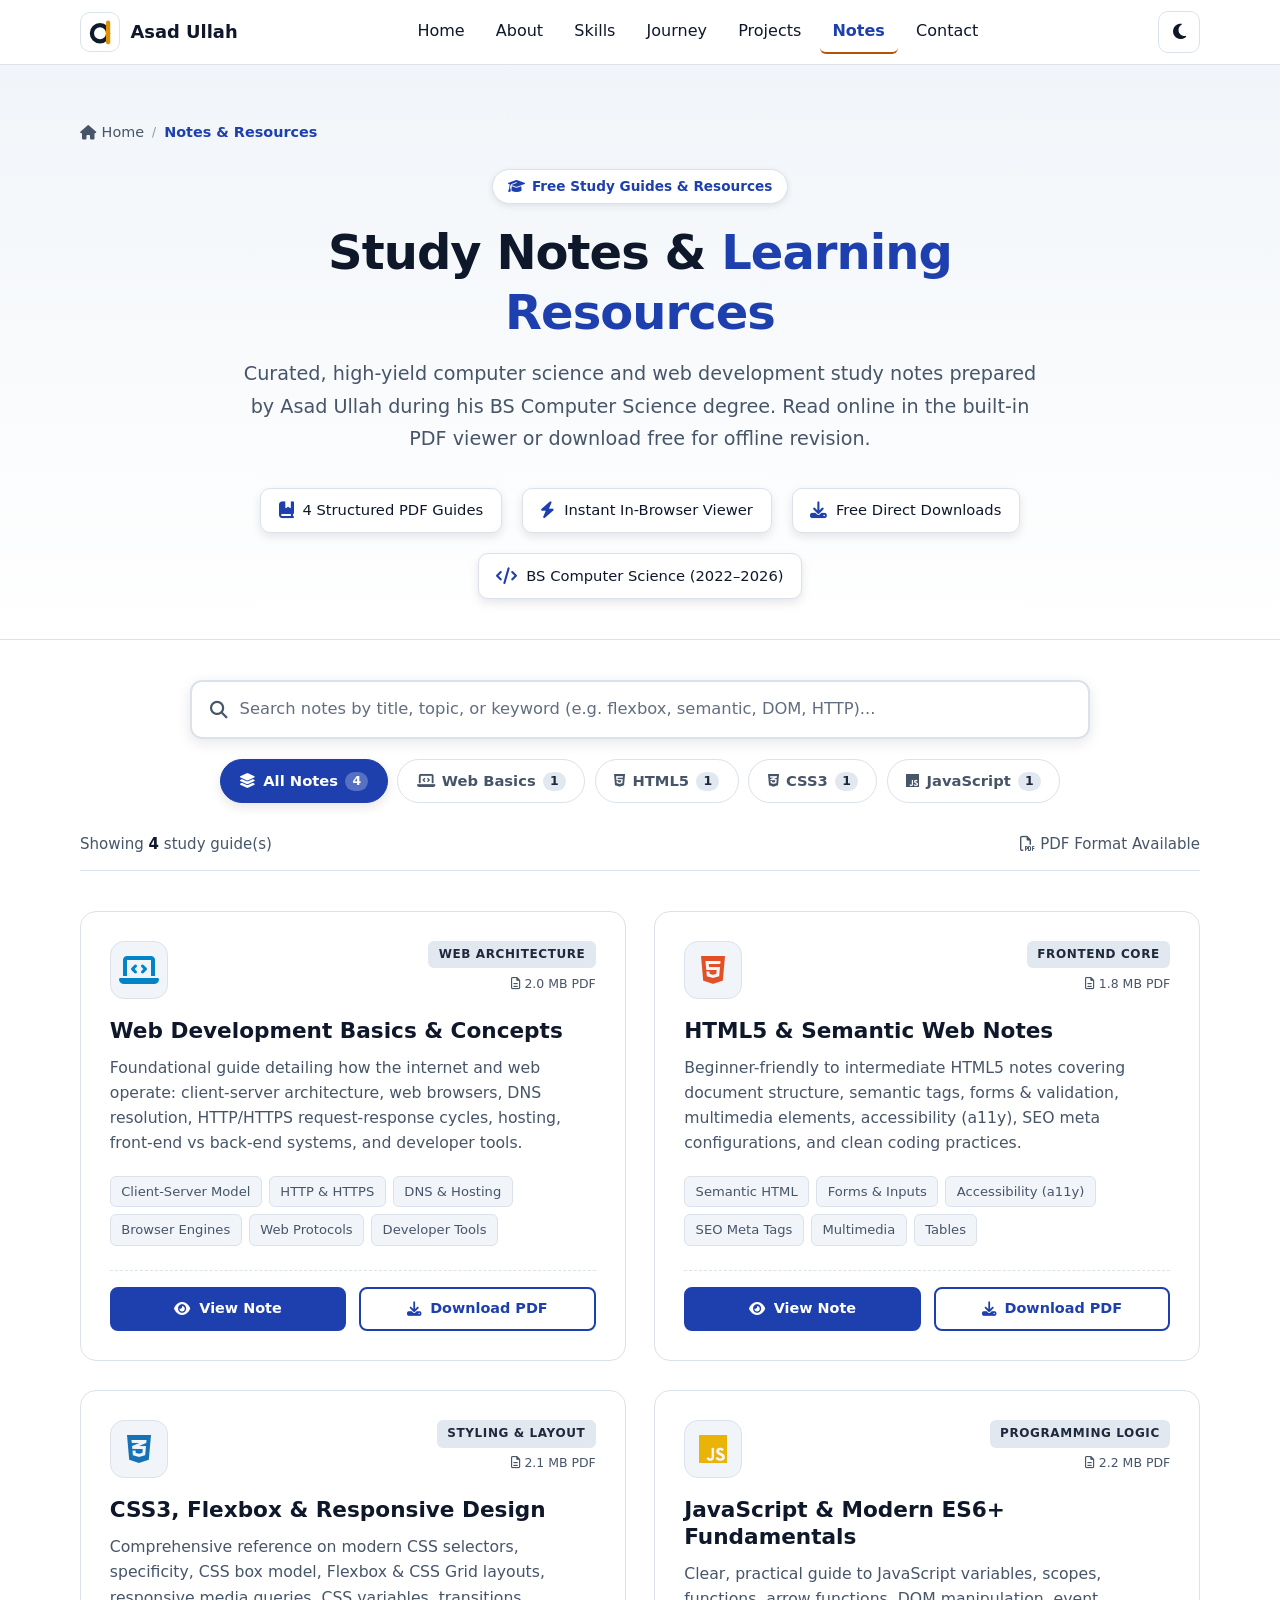
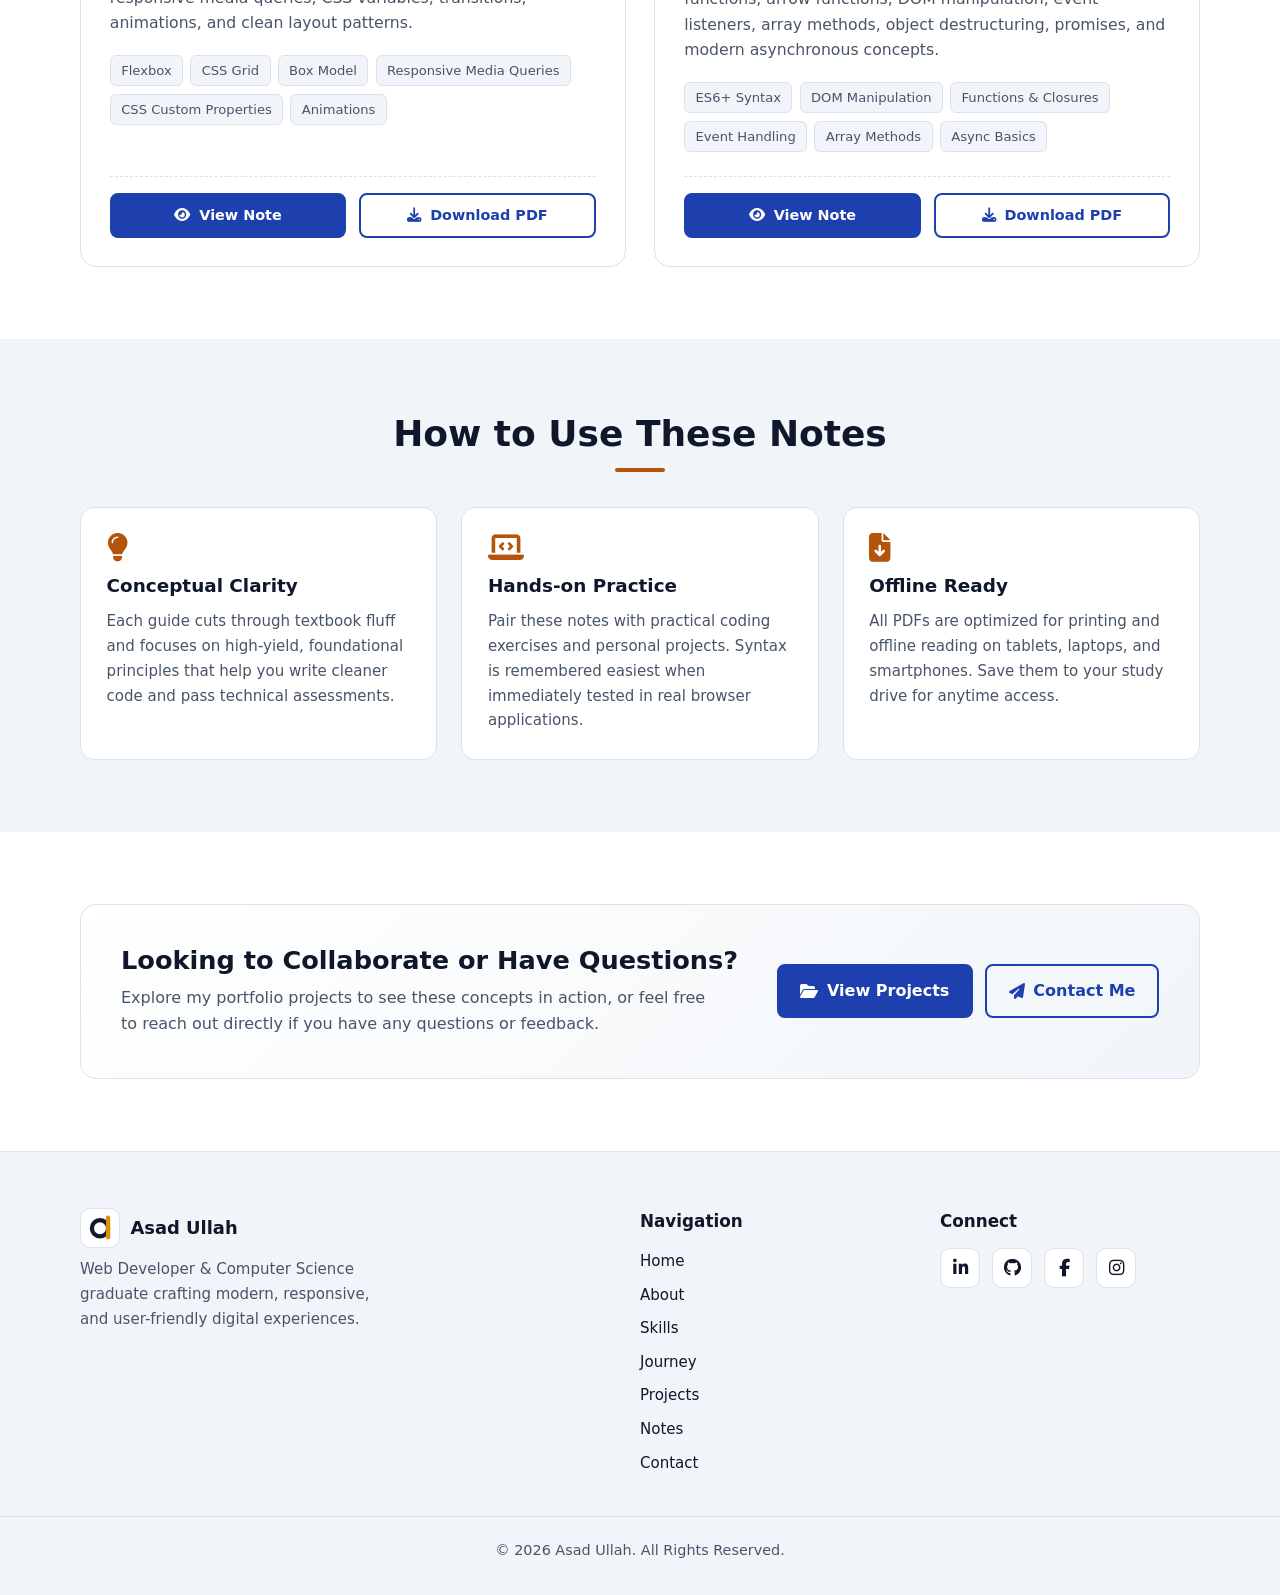
==== notes.html @ 8e21d8e5 "updated portfolio" ====
<!doctype html>
<html lang="en">

<head>
  <meta charset="UTF-8" />
  <meta name="viewport" content="width=device-width, initial-scale=1" />
  <title>Study Notes &amp; Learning Resources | Asad Ullah</title>

  <!-- SEO metadata -->
  <meta name="description"
    content="Free study notes and learning resources in Web Development and Computer Science by Asad Ullah. Includes HTML5, CSS3, JavaScript, and Web Architecture PDFs." />
  <meta name="author" content="Asad Ullah" />
  <meta name="theme-color" content="#1e40af" />

  <!-- Open Graph metadata -->
  <meta property="og:type" content="website" />
  <meta property="og:title" content="Study Notes &amp; Learning Resources | Asad Ullah" />
  <meta property="og:description"
    content="Download and read curated computer science and web development study notes by Asad Ullah." />
  <meta property="og:image" content="assets/images/profile.png" />

  <!-- Icon -->
  <link rel="icon" type="image/svg+xml" href="assets/images/logo.svg" />

  <!-- Font Awesome icons -->
  <link rel="stylesheet" href="https://cdnjs.cloudflare.com/ajax/libs/font-awesome/6.5.2/css/all.min.css"
    crossorigin="anonymous" referrerpolicy="no-referrer" />

  <!-- Separated CSS for Notes -->
  <link rel="stylesheet" href="notes.css" />

  <!-- Inline anti-FOUC theme script -->
  <script>
    (function () {
      var root = document.documentElement;
      root.classList.add("js");
      var theme = null;
      try {
        theme = localStorage.getItem("theme");
      } catch (e) { }
      if (!theme) {
        theme = window.matchMedia("(prefers-color-scheme: dark)").matches
          ? "dark"
          : "light";
      }
      root.setAttribute("data-theme", theme);
    })();
  </script>

  <!-- Separated JavaScript for Notes -->
  <script src="notes.js" defer></script>
</head>

<body>
  <a class="skip-link" href="#main">Skip to main content</a>

  <!-- Header / Navigation -->
  <header class="site-header" id="top">
    <div class="container header-inner">
      <a class="brand" href="index.html#home" aria-label="Asad Ullah - Home">
        <span class="brand-logo">
          <img src="assets/images/logo.svg" alt="asadokz18 logo" width="28" height="32" />
        </span>
        <span class="brand-name">Asad Ullah</span>
      </a>

      <nav id="site-nav" class="site-nav" aria-label="Main navigation">
        <ul>
          <li><a href="index.html#home">Home</a></li>
          <li><a href="index.html#about">About</a></li>
          <li><a href="index.html#skills">Skills</a></li>
          <li><a href="index.html#journey">Journey</a></li>
          <li><a href="index.html#projects">Projects</a></li>
          <li><a href="notes.html" class="active" aria-current="page">Notes</a></li>
          <li><a href="index.html#contact">Contact</a></li>
        </ul>
      </nav>

      <div class="header-actions">
        <button class="icon-btn" id="theme-toggle" type="button" aria-label="Switch to dark mode">
          <i class="fa-solid fa-moon icon-moon" aria-hidden="true"></i>
          <i class="fa-solid fa-sun icon-sun" aria-hidden="true"></i>
        </button>
        <button class="icon-btn menu-toggle" id="menu-toggle" type="button" aria-label="Open menu" aria-expanded="false"
          aria-controls="site-nav">
          <span class="bar"></span><span class="bar"></span><span class="bar"></span>
        </button>
      </div>
    </div>
  </header>

  <main id="main">
    <!-- Hero / Banner Section -->
    <section class="notes-hero" id="notes-hero">
      <div class="container">
        <nav class="breadcrumb" aria-label="Breadcrumb">
          <a href="index.html#home"><i class="fa-solid fa-house" aria-hidden="true"></i> Home</a>
          <span class="sep" aria-hidden="true">/</span>
          <span class="current" aria-current="page">Notes &amp; Resources</span>
        </nav>

        <div class="notes-hero-content">
          <div class="notes-hero-badge">
            <i class="fa-solid fa-graduation-cap" aria-hidden="true"></i> Free Study Guides &amp; Resources
          </div>
          <h1 class="notes-hero-title">Study Notes &amp; <span>Learning Resources</span></h1>
          <p class="notes-hero-subtitle">
            Curated, high-yield computer science and web development study notes prepared by Asad Ullah during his BS
            Computer Science degree. Read online in the built-in PDF viewer or download free for offline revision.
          </p>

          <div class="notes-stats-row">
            <div class="stat-pill">
              <i class="fa-solid fa-book-bookmark" aria-hidden="true"></i>
              <span>4 Structured PDF Guides</span>
            </div>
            <div class="stat-pill">
              <i class="fa-solid fa-bolt" aria-hidden="true"></i>
              <span>Instant In-Browser Viewer</span>
            </div>
            <div class="stat-pill">
              <i class="fa-solid fa-download" aria-hidden="true"></i>
              <span>Free Direct Downloads</span>
            </div>
            <div class="stat-pill">
              <i class="fa-solid fa-code" aria-hidden="true"></i>
              <span>BS Computer Science (2022–2026)</span>
            </div>
          </div>
        </div>
      </div>
    </section>

    <!-- Search & Filter Controls -->
    <section class="controls-section" aria-label="Search and filter notes">
      <div class="container">
        <div class="controls-wrapper">
          <div class="note-search-wrapper">
            <i class="fa-solid fa-magnifying-glass search-icon" aria-hidden="true"></i>
            <input type="search" id="notes-search" class="note-search-input"
              placeholder="Search notes by title, topic, or keyword (e.g. flexbox, semantic, DOM, HTTP)..."
              aria-label="Search notes" autocomplete="off" />
            <button type="button" id="clear-search" class="clear-search-btn" aria-label="Clear search input">
              <i class="fa-solid fa-xmark" aria-hidden="true"></i>
            </button>
          </div>

          <div class="notes-filter-bar" role="toolbar" aria-label="Filter notes by category">
            <button type="button" class="filter-btn active" data-category="all">
              <i class="fa-solid fa-layer-group" aria-hidden="true"></i> All Notes
              <span class="filter-count">4</span>
            </button>
            <button type="button" class="filter-btn" data-category="web-basics">
              <i class="fa-solid fa-laptop-code" aria-hidden="true"></i> Web Basics
              <span class="filter-count">1</span>
            </button>
            <button type="button" class="filter-btn" data-category="html">
              <i class="fa-brands fa-html5" aria-hidden="true"></i> HTML5
              <span class="filter-count">1</span>
            </button>
            <button type="button" class="filter-btn" data-category="css">
              <i class="fa-brands fa-css3-alt" aria-hidden="true"></i> CSS3
              <span class="filter-count">1</span>
            </button>
            <button type="button" class="filter-btn" data-category="javascript">
              <i class="fa-brands fa-js" aria-hidden="true"></i> JavaScript
              <span class="filter-count">1</span>
            </button>
          </div>
        </div>

        <div class="notes-meta-bar">
          <div class="notes-count">
            Showing <strong id="notes-count-num">4</strong> study guide(s)
          </div>
          <div>
            <i class="fa-regular fa-file-pdf" aria-hidden="true"></i> PDF Format Available
          </div>
        </div>
      </div>
    </section>

    <!-- Notes Cards Grid -->
    <section class="notes-main-section" aria-label="Available study notes">
      <div class="container">
        <div class="notes-grid" id="notes-grid">

          <!-- Note 1: Web Development Basics -->
          <article class="card note-card reveal" data-category="web-basics">
            <div class="note-card-top">
              <div class="note-icon-box icon-web">
                <i class="fa-solid fa-laptop-code" aria-hidden="true"></i>
              </div>
              <div class="note-badges-wrapper">
                <span class="note-category-badge">Web Architecture</span>
                <span class="note-filesize-badge">
                  <i class="fa-regular fa-file-lines" aria-hidden="true"></i> 2.0 MB PDF
                </span>
              </div>
            </div>

            <h2 class="note-title">Web Development Basics &amp; Concepts</h2>
            <p class="note-description">
              Foundational guide detailing how the internet and web operate: client-server architecture, web browsers,
              DNS resolution, HTTP/HTTPS request-response cycles, hosting, front-end vs back-end systems, and developer
              tools.
            </p>

            <div class="note-topics" aria-label="Key topics covered">
              <span class="topic-tag">Client-Server Model</span>
              <span class="topic-tag">HTTP &amp; HTTPS</span>
              <span class="topic-tag">DNS &amp; Hosting</span>
              <span class="topic-tag">Browser Engines</span>
              <span class="topic-tag">Web Protocols</span>
              <span class="topic-tag">Developer Tools</span>
            </div>

            <div class="note-card-actions">
              <button class="btn btn-primary btn-sm" type="button"
                data-note-src="assets/notes/Web-Development-basic-Notes.pdf"
                data-note-title="Web Development Basics Notes">
                <i class="fa-solid fa-eye" aria-hidden="true"></i>View Note
              </button>
              <a class="btn btn-outline btn-sm" href="assets/notes/Web-Development-basic-Notes.pdf"
                download="Web-Development-basic-Notes.pdf">
                <i class="fa-solid fa-download" aria-hidden="true"></i>Download PDF
              </a>
            </div>
          </article>


          <!-- Note 2: HTML5 -->
          <article class="card note-card reveal" data-category="html">
            <div class="note-card-top">
              <div class="note-icon-box icon-html">
                <i class="fa-brands fa-html5" aria-hidden="true"></i>
              </div>
              <div class="note-badges-wrapper">
                <span class="note-category-badge">Frontend Core</span>
                <span class="note-filesize-badge">
                  <i class="fa-regular fa-file-lines" aria-hidden="true"></i> 1.8 MB PDF
                </span>
              </div>
            </div>

            <h2 class="note-title">HTML5 &amp; Semantic Web Notes</h2>
            <p class="note-description">
              Beginner-friendly to intermediate HTML5 notes covering document structure, semantic tags, forms &amp;
              validation, multimedia elements, accessibility (a11y), SEO meta configurations, and clean coding
              practices.
            </p>

            <div class="note-topics" aria-label="Key topics covered">
              <span class="topic-tag">Semantic HTML</span>
              <span class="topic-tag">Forms &amp; Inputs</span>
              <span class="topic-tag">Accessibility (a11y)</span>
              <span class="topic-tag">SEO Meta Tags</span>
              <span class="topic-tag">Multimedia</span>
              <span class="topic-tag">Tables</span>
            </div>

            <div class="note-card-actions">
              <button class="btn btn-primary btn-sm" type="button" data-note-src="assets/notes/HTML-Notes.pdf"
                data-note-title="HTML5 &amp; Semantic Web Notes">
                <i class="fa-solid fa-eye" aria-hidden="true"></i>View Note
              </button>
              <a class="btn btn-outline btn-sm" href="assets/notes/HTML-Notes.pdf" download="HTML-Notes.pdf">
                <i class="fa-solid fa-download" aria-hidden="true"></i>Download PDF
              </a>
            </div>
          </article>

          <!-- Note 3: CSS3 -->
          <article class="card note-card reveal" data-category="css">
            <div class="note-card-top">
              <div class="note-icon-box icon-css">
                <i class="fa-brands fa-css3-alt" aria-hidden="true"></i>
              </div>
              <div class="note-badges-wrapper">
                <span class="note-category-badge">Styling &amp; Layout</span>
                <span class="note-filesize-badge">
                  <i class="fa-regular fa-file-lines" aria-hidden="true"></i> 2.1 MB PDF
                </span>
              </div>
            </div>

            <h2 class="note-title">CSS3, Flexbox &amp; Responsive Design</h2>
            <p class="note-description">
              Comprehensive reference on modern CSS selectors, specificity, CSS box model, Flexbox &amp; CSS Grid
              layouts, responsive media queries, CSS variables, transitions, animations, and clean layout patterns.
            </p>

            <div class="note-topics" aria-label="Key topics covered">
              <span class="topic-tag">Flexbox</span>
              <span class="topic-tag">CSS Grid</span>
              <span class="topic-tag">Box Model</span>
              <span class="topic-tag">Responsive Media Queries</span>
              <span class="topic-tag">CSS Custom Properties</span>
              <span class="topic-tag">Animations</span>
            </div>

            <div class="note-card-actions">
              <button class="btn btn-primary btn-sm" type="button" data-note-src="assets/notes/CSS-Notes.pdf"
                data-note-title="CSS3 &amp; Responsive Layout Notes">
                <i class="fa-solid fa-eye" aria-hidden="true"></i>View Note
              </button>
              <a class="btn btn-outline btn-sm" href="assets/notes/CSS-Notes.pdf" download="CSS-Notes.pdf">
                <i class="fa-solid fa-download" aria-hidden="true"></i>Download PDF
              </a>
            </div>
          </article>

          <!-- Note 4: JavaScript -->
          <article class="card note-card reveal" data-category="javascript">
            <div class="note-card-top">
              <div class="note-icon-box icon-js">
                <i class="fa-brands fa-js" aria-hidden="true"></i>
              </div>
              <div class="note-badges-wrapper">
                <span class="note-category-badge">Programming Logic</span>
                <span class="note-filesize-badge">
                  <i class="fa-regular fa-file-lines" aria-hidden="true"></i> 2.2 MB PDF
                </span>
              </div>
            </div>

            <h2 class="note-title">JavaScript &amp; Modern ES6+ Fundamentals</h2>
            <p class="note-description">
              Clear, practical guide to JavaScript variables, scopes, functions, arrow functions, DOM manipulation,
              event listeners, array methods, object destructuring, promises, and modern asynchronous concepts.
            </p>

            <div class="note-topics" aria-label="Key topics covered">
              <span class="topic-tag">ES6+ Syntax</span>
              <span class="topic-tag">DOM Manipulation</span>
              <span class="topic-tag">Functions &amp; Closures</span>
              <span class="topic-tag">Event Handling</span>
              <span class="topic-tag">Array Methods</span>
              <span class="topic-tag">Async Basics</span>
            </div>

            <div class="note-card-actions">
              <button class="btn btn-primary btn-sm" type="button" data-note-src="assets/notes/JavaScript-Notes.pdf"
                data-note-title="JavaScript &amp; ES6+ Notes">
                <i class="fa-solid fa-eye" aria-hidden="true"></i>View Note
              </button>
              <a class="btn btn-outline btn-sm" href="assets/notes/JavaScript-Notes.pdf"
                download="JavaScript-Notes.pdf">
                <i class="fa-solid fa-download" aria-hidden="true"></i>Download PDF
              </a>
            </div>
          </article>

        </div>

        <!-- Empty search results state -->
        <div class="notes-empty-state" id="notes-empty-state">
          <div class="empty-icon">
            <i class="fa-regular fa-folder-open" aria-hidden="true"></i>
          </div>
          <h2 class="empty-title">No matching notes found</h2>
          <p class="empty-desc">
            We couldn't find any study notes matching your query. Try searching with different keywords or reset the
            category filter.
          </p>
          <button type="button" class="btn btn-primary" id="reset-filter-btn">
            <i class="fa-solid fa-rotate-left" aria-hidden="true"></i>Reset All Filters
          </button>
        </div>
      </div>
    </section>

    <!-- Study Tips & Guide Highlights -->
    <section class="section section-alt reveal" aria-labelledby="tips-title">
      <div class="container">
        <h2 id="tips-title" class="section-title">How to Use These Notes</h2>
        <div class="tips-grid">
          <div class="card tip-card">
            <i class="fa-solid fa-lightbulb tip-icon" aria-hidden="true"></i>
            <h3>Conceptual Clarity</h3>
            <p>
              Each guide cuts through textbook fluff and focuses on high-yield, foundational principles that help you
              write cleaner code and pass technical assessments.
            </p>
          </div>

          <div class="card tip-card">
            <i class="fa-solid fa-laptop-code tip-icon" aria-hidden="true"></i>
            <h3>Hands-on Practice</h3>
            <p>
              Pair these notes with practical coding exercises and personal projects. Syntax is remembered easiest when
              immediately tested in real browser applications.
            </p>
          </div>

          <div class="card tip-card">
            <i class="fa-solid fa-file-arrow-down tip-icon" aria-hidden="true"></i>
            <h3>Offline Ready</h3>
            <p>
              All PDFs are optimized for printing and offline reading on tablets, laptops, and smartphones. Save them to
              your study drive for anytime access.
            </p>
          </div>
        </div>
      </div>
    </section>

    <!-- Call to action card -->
    <section class="section reveal" aria-label="Portfolio and contact call to action">
      <div class="container">
        <div class="notes-cta-card">
          <div class="cta-text">
            <h2>Looking to Collaborate or Have Questions?</h2>
            <p>
              Explore my portfolio projects to see these concepts in action, or feel free to reach out directly if you
              have any questions or feedback.
            </p>
          </div>
          <div class="btn-row">
            <a class="btn btn-primary" href="index.html#projects">
              <i class="fa-solid fa-folder-open" aria-hidden="true"></i>View Projects
            </a>
            <a class="btn btn-outline" href="index.html#contact">
              <i class="fa-solid fa-paper-plane" aria-hidden="true"></i>Contact Me
            </a>
          </div>
        </div>
      </div>
    </section>
  </main>

  <!-- Footer -->
  <footer class="site-footer">
    <div class="container footer-grid">
      <div class="footer-brand">
        <a class="brand" href="index.html#home" aria-label="Asad Ullah - Home">
          <span class="brand-logo">
            <img src="assets/images/logo.svg" alt="asadokz18 logo" width="28" height="32" />
          </span>
          <span class="brand-name">Asad Ullah</span>
        </a>
        <p>Web Developer &amp; Computer Science graduate crafting modern, responsive, and user-friendly digital
          experiences.</p>
      </div>

      <div>
        <p class="footer-title">Navigation</p>
        <ul class="footer-links">
          <li><a href="index.html#home">Home</a></li>
          <li><a href="index.html#about">About</a></li>
          <li><a href="index.html#skills">Skills</a></li>
          <li><a href="index.html#journey">Journey</a></li>
          <li><a href="index.html#projects">Projects</a></li>
          <li><a href="notes.html">Notes</a></li>
          <li><a href="index.html#contact">Contact</a></li>
        </ul>
      </div>

      <div>
        <p class="footer-title">Connect</p>
        <ul class="social-list" aria-label="Social media links">
          <li>
            <a href="https://linkedin.com/in/asadokz18" target="_blank" rel="noopener noreferrer"
              aria-label="Asad Ullah on LinkedIn (opens in a new tab)">
              <i class="fa-brands fa-linkedin-in" aria-hidden="true"></i>
            </a>
          </li>
          <li>
            <a href="https://github.com/asadokz18" target="_blank" rel="noopener noreferrer"
              aria-label="Asad Ullah on GitHub (opens in a new tab)">
              <i class="fa-brands fa-github" aria-hidden="true"></i>
            </a>
          </li>
          <li>
            <a href="https://facebook.com/asadokz18" target="_blank" rel="noopener noreferrer"
              aria-label="Asad Ullah on Facebook (opens in a new tab)">
              <i class="fa-brands fa-facebook-f" aria-hidden="true"></i>
            </a>
          </li>
          <li>
            <a href="https://instagram.com/asadokz18" target="_blank" rel="noopener noreferrer"
              aria-label="Asad Ullah on Instagram (opens in a new tab)">
              <i class="fa-brands fa-instagram" aria-hidden="true"></i>
            </a>
          </li>
        </ul>
      </div>
    </div>
    <p class="copyright">&copy; <span id="year">2026</span> Asad Ullah. All Rights Reserved.</p>
  </footer>

  <!-- Back-to-top button -->
  <button class="to-top" id="to-top" type="button" aria-label="Back to top" hidden>
    <i class="fa-solid fa-arrow-up" aria-hidden="true"></i>
  </button>

  <!-- Note viewer modal (Native <dialog>) -->
  <dialog id="note-modal" class="note-modal" aria-labelledby="note-modal-title">
    <div class="modal-head">
      <h2 id="note-modal-title">
        <i class="fa-regular fa-file-pdf" aria-hidden="true"></i> Note Viewer
      </h2>
      <button class="icon-btn" id="note-close" type="button" aria-label="Close note viewer">
        <i class="fa-solid fa-xmark" aria-hidden="true"></i>
      </button>
    </div>
    <iframe id="note-frame" class="modal-frame" title="Note PDF viewer"></iframe>
    <p class="modal-foot">
      Can't see the PDF?
      <a id="note-fallback" href="#" target="_blank" rel="noopener noreferrer">Open it in a new tab</a>.
    </p>
  </dialog>
</body>

</html>
---- notes.css ----
/* ==========================================================================
   Asad Ullah | Web Developer - Notes Page Stylesheet
   Separated CSS specifically for notes.html

   Table of contents:
   1. Colors & Variables (Light / Dark)
   2. Reset & Typography
   3. Header & Navigation
   4. Hero / Banner & Breadcrumb
   5. Search & Filter Controls
   6. Notes Grid & Cards
   7. Study Tips & Info Section
   8. Call to Action (CTA) Banner
   9. Footer & Back-to-Top Button
   10. Note Viewer Modal (<dialog>)
   11. Animations & Hover Micro-interactions
   12. Responsive Breakpoints
   ========================================================================== */

/* ==========================================================================
   1. COLORS & CSS VARIABLES
   ========================================================================== */
:root {
  --primary-color: #1e40af;
  --primary-text-color: #ffffff;
  --accent-color: #b45309;
  --background-color: #ffffff;
  --alt-background-color: #f1f5f9;
  --card-color: #ffffff;
  --text-color: #0f172a;
  --muted-text-color: #475569;
  --border-color: #dbe2ea;
  --header-color: rgba(255, 255, 255, 0.92);
  --shadow-color: rgba(15, 23, 42, 0.1);
  --logo-tile-color: #ffffff;
  --tag-bg: #e2e8f0;
  --tag-text: #1e293b;
  --search-bg: #ffffff;
  --html-accent: #e34f26;
  --css-accent: #1572b6;
  --js-accent: #eab308;
  --web-accent: #0284c7;
}

:root[data-theme="dark"] {
  --primary-color: #60a5fa;
  --primary-text-color: #0b1220;
  --accent-color: #fbbf24;
  --background-color: #0b1220;
  --alt-background-color: #111a2e;
  --card-color: #162036;
  --text-color: #e5e9f0;
  --muted-text-color: #a3aec2;
  --border-color: #27344f;
  --header-color: rgba(11, 18, 32, 0.92);
  --shadow-color: rgba(0, 0, 0, 0.45);
  --logo-tile-color: #e5e9f0;
  --tag-bg: #1e293b;
  --tag-text: #cbd5e1;
  --search-bg: #111a2e;
  --html-accent: #ff6e4a;
  --css-accent: #38bdf8;
  --js-accent: #facc15;
  --web-accent: #38bdf8;
}

/* ==========================================================================
   2. RESET & TYPOGRAPHY
   ========================================================================== */
*,
*::before,
*::after {
  box-sizing: border-box;
}

html {
  scroll-behavior: smooth;
  scroll-padding-top: 85px;
  -webkit-text-size-adjust: 100%;
}

body {
  margin: 0;
  font-family: system-ui, -apple-system, "Segoe UI", Roboto, Helvetica, Arial, sans-serif;
  font-size: 1rem;
  line-height: 1.65;
  color: var(--text-color);
  background-color: var(--background-color);
  overflow-x: hidden;
  min-height: 100vh;
  display: flex;
  flex-direction: column;
}

body.no-scroll {
  overflow: hidden;
}

img {
  display: block;
  max-width: 100%;
  height: auto;
}

h1, h2, h3, h4, p, ul, ol, figure {
  margin: 0;
}

ul, ol {
  padding: 0;
  list-style: none;
}

a {
  color: var(--primary-color);
  text-decoration: none;
}

p {
  overflow-wrap: break-word;
}

h1, h2, h3, h4 {
  line-height: 1.25;
}

:focus-visible {
  outline: 3px solid var(--accent-color);
  outline-offset: 3px;
  border-radius: 4px;
}

.skip-link {
  position: absolute;
  left: 1rem;
  top: -4rem;
  padding: 0.6rem 1rem;
  background: var(--primary-color);
  color: var(--primary-text-color);
  border-radius: 6px;
  font-weight: 600;
  z-index: 300;
  transition: top 0.2s ease;
}

.skip-link:focus {
  top: 1rem;
}

/* Transitions on theme toggle */
body,
.site-header,
.card,
.section-alt,
input,
.site-footer,
.btn-outline,
.icon-btn,
.filter-btn,
.note-search-wrapper,
.tag-badge {
  transition:
    background-color 0.3s ease,
    color 0.3s ease,
    border-color 0.3s ease,
    box-shadow 0.3s ease;
}

/* Layout container */
.container {
  width: 100%;
  max-width: 1160px;
  margin: 0 auto;
  padding: 0 1.25rem;
}

.section {
  padding: 4.5rem 0;
}

.section-alt {
  background-color: var(--alt-background-color);
}

.card {
  background-color: var(--card-color);
  border: 1px solid var(--border-color);
  border-radius: 14px;
}

.section-title {
  font-size: clamp(1.7rem, 4vw, 2.25rem);
  text-align: center;
  margin-bottom: 2.2rem;
  font-weight: 700;
}

.section-title::after {
  content: "";
  display: block;
  width: 50px;
  height: 4px;
  margin: 0.7rem auto 0;
  background: var(--accent-color);
  border-radius: 2px;
}

.section-title-left {
  text-align: left;
  margin-bottom: 0.8rem;
}

.section-title-left::after {
  margin-left: 0;
}

/* Common Buttons */
.btn-row {
  display: flex;
  flex-wrap: wrap;
  gap: 0.75rem;
}

.btn {
  position: relative;
  overflow: hidden;
  display: inline-flex;
  align-items: center;
  justify-content: center;
  padding: 0.72rem 1.35rem;
  font: inherit;
  font-weight: 600;
  text-decoration: none;
  border: 2px solid var(--primary-color);
  border-radius: 8px;
  cursor: pointer;
  transition:
    transform 0.25s ease,
    box-shadow 0.25s ease,
    background-color 0.25s ease,
    color 0.25s ease,
    border-color 0.25s ease;
}

.btn i {
  margin-right: 0.55rem;
  flex-shrink: 0;
}

.btn::before {
  content: "";
  position: absolute;
  top: 0;
  left: -120%;
  width: 60%;
  height: 100%;
  background: linear-gradient(
    120deg,
    transparent 0%,
    rgba(255, 255, 255, 0.35) 50%,
    transparent 100%
  );
  transform: skewX(-20deg);
  transition: left 0.6s ease;
  pointer-events: none;
}

.btn:hover::before {
  left: 140%;
}

.btn:hover {
  transform: translateY(-2px);
  box-shadow: 0 6px 16px var(--shadow-color);
}

.btn:active {
  transform: translateY(0);
}

.btn-primary {
  background-color: var(--primary-color);
  color: var(--primary-text-color);
  border-color: var(--primary-color);
}

.btn-primary:hover {
  filter: brightness(1.08);
}

.btn-outline {
  background-color: transparent;
  color: var(--primary-color);
}

.btn-outline:hover {
  background-color: var(--primary-color);
  color: var(--primary-text-color);
}

.btn-sm {
  padding: 0.52rem 0.95rem;
  font-size: 0.9rem;
}

/* ==========================================================================
   3. HEADER & NAVIGATION
   ========================================================================== */
.site-header {
  position: sticky;
  top: 0;
  z-index: 100;
  background-color: var(--header-color);
  -webkit-backdrop-filter: blur(10px);
  backdrop-filter: blur(10px);
  border-bottom: 1px solid var(--border-color);
}

.header-inner {
  display: flex;
  align-items: center;
  justify-content: space-between;
  gap: 1rem;
  min-height: 64px;
}

.brand {
  display: flex;
  align-items: center;
  gap: 0.65rem;
  text-decoration: none;
  color: var(--text-color);
  font-weight: 700;
  font-size: 1.12rem;
}

.brand-logo {
  display: grid;
  place-items: center;
  width: 40px;
  height: 40px;
  background-color: var(--logo-tile-color);
  border: 1px solid var(--border-color);
  border-radius: 10px;
}

.brand-logo img {
  width: 24px;
  height: auto;
}

.site-nav ul {
  display: flex;
  gap: 0.35rem;
}

.site-nav a {
  display: block;
  padding: 0.5rem 0.8rem;
  color: var(--text-color);
  text-decoration: none;
  font-weight: 500;
  border-radius: 6px;
  border-bottom: 2px solid transparent;
  transition:
    color 0.2s ease,
    border-color 0.2s ease;
}

.site-nav a:hover {
  color: var(--primary-color);
}

.site-nav a.active {
  color: var(--primary-color);
  border-bottom-color: var(--accent-color);
  font-weight: 700;
}

.header-actions {
  display: flex;
  align-items: center;
  gap: 0.5rem;
}

.icon-btn {
  display: grid;
  place-items: center;
  width: 42px;
  height: 42px;
  padding: 0;
  font-size: 1.1rem;
  color: var(--text-color);
  background-color: transparent;
  border: 1px solid var(--border-color);
  border-radius: 10px;
  cursor: pointer;
}

.icon-btn:hover {
  background-color: var(--alt-background-color);
}

.icon-sun {
  display: none;
}
:root[data-theme="dark"] .icon-sun {
  display: block;
}
:root[data-theme="dark"] .icon-moon {
  display: none;
}

.menu-toggle {
  display: none;
  position: relative;
}

.menu-toggle .bar {
  position: absolute;
  left: 11px;
  width: 20px;
  height: 2px;
  background-color: currentColor;
  border-radius: 2px;
  transition:
    transform 0.25s ease,
    opacity 0.25s ease;
}

.menu-toggle .bar:nth-child(1) { top: 13px; }
.menu-toggle .bar:nth-child(2) { top: 19px; }
.menu-toggle .bar:nth-child(3) { top: 25px; }

.menu-toggle[aria-expanded="true"] .bar:nth-child(1) {
  transform: translateY(6px) rotate(45deg);
}
.menu-toggle[aria-expanded="true"] .bar:nth-child(2) {
  opacity: 0;
}
.menu-toggle[aria-expanded="true"] .bar:nth-child(3) {
  transform: translateY(-6px) rotate(-45deg);
}

/* ==========================================================================
   4. HERO / BANNER & BREADCRUMB
   ========================================================================== */
.notes-hero {
  position: relative;
  padding: 3.5rem 0 2.5rem;
  background: linear-gradient(
    180deg,
    var(--alt-background-color) 0%,
    var(--background-color) 100%
  );
  border-bottom: 1px solid var(--border-color);
}

.breadcrumb {
  display: flex;
  align-items: center;
  gap: 0.5rem;
  font-size: 0.9rem;
  color: var(--muted-text-color);
  margin-bottom: 1.5rem;
}

.breadcrumb a {
  color: var(--muted-text-color);
  display: inline-flex;
  align-items: center;
  gap: 0.35rem;
  transition: color 0.2s ease;
}

.breadcrumb a:hover {
  color: var(--primary-color);
}

.breadcrumb .sep {
  font-size: 0.75rem;
  opacity: 0.6;
}

.breadcrumb .current {
  color: var(--primary-color);
  font-weight: 600;
}

.notes-hero-content {
  text-align: center;
  max-width: 820px;
  margin: 0 auto;
}

.notes-hero-badge {
  display: inline-flex;
  align-items: center;
  gap: 0.45rem;
  padding: 0.35rem 0.95rem;
  font-size: 0.85rem;
  font-weight: 600;
  color: var(--primary-color);
  background-color: var(--card-color);
  border: 1px solid var(--border-color);
  border-radius: 9999px;
  box-shadow: 0 2px 6px var(--shadow-color);
  margin-bottom: 1.1rem;
}

.notes-hero-title {
  font-size: clamp(2.1rem, 5vw, 3rem);
  font-weight: 800;
  letter-spacing: -0.02em;
  color: var(--text-color);
  margin-bottom: 1rem;
}

.notes-hero-title span {
  color: var(--primary-color);
}

.notes-hero-subtitle {
  font-size: clamp(1.05rem, 2vw, 1.2rem);
  color: var(--muted-text-color);
  line-height: 1.7;
  margin-bottom: 2rem;
}

.notes-stats-row {
  display: flex;
  justify-content: center;
  flex-wrap: wrap;
  gap: 1.25rem;
  margin-top: 1.5rem;
}

.stat-pill {
  display: flex;
  align-items: center;
  gap: 0.55rem;
  padding: 0.6rem 1.1rem;
  background-color: var(--card-color);
  border: 1px solid var(--border-color);
  border-radius: 10px;
  font-size: 0.92rem;
  font-weight: 500;
  box-shadow: 0 4px 10px var(--shadow-color);
}

.stat-pill i {
  color: var(--primary-color);
  font-size: 1.05rem;
}

/* ==========================================================================
   5. SEARCH & FILTER CONTROLS
   ========================================================================== */
.controls-section {
  padding: 2.5rem 0 1rem;
}

.controls-wrapper {
  display: flex;
  flex-direction: column;
  gap: 1.25rem;
  max-width: 900px;
  margin: 0 auto;
}

.note-search-wrapper {
  position: relative;
  display: flex;
  align-items: center;
  background-color: var(--search-bg);
  border: 2px solid var(--border-color);
  border-radius: 12px;
  padding: 0.2rem 0.6rem 0.2rem 1.1rem;
  box-shadow: 0 4px 14px var(--shadow-color);
  transition: border-color 0.25s ease, box-shadow 0.25s ease;
}

.note-search-wrapper:focus-within {
  border-color: var(--primary-color);
  box-shadow: 0 6px 20px var(--shadow-color);
}

.search-icon {
  color: var(--muted-text-color);
  font-size: 1.1rem;
  margin-right: 0.75rem;
}

.note-search-input {
  flex: 1;
  background: transparent;
  border: 0;
  outline: none;
  font: inherit;
  font-size: 1.02rem;
  color: var(--text-color);
  padding: 0.7rem 0;
}

.note-search-input::placeholder {
  color: var(--muted-text-color);
  opacity: 0.85;
}

.clear-search-btn {
  display: none;
  align-items: center;
  justify-content: center;
  width: 32px;
  height: 32px;
  background: var(--tag-bg);
  border: 0;
  border-radius: 50%;
  color: var(--muted-text-color);
  cursor: pointer;
  font-size: 0.85rem;
  transition: background-color 0.2s ease, color 0.2s ease;
}

.clear-search-btn:hover {
  background-color: var(--border-color);
  color: var(--text-color);
}

.clear-search-btn.visible {
  display: flex;
}

/* Filter pills */
.notes-filter-bar {
  display: flex;
  align-items: center;
  justify-content: center;
  flex-wrap: wrap;
  gap: 0.6rem;
}

.filter-btn {
  display: inline-flex;
  align-items: center;
  gap: 0.45rem;
  padding: 0.55rem 1.15rem;
  font: inherit;
  font-size: 0.92rem;
  font-weight: 600;
  color: var(--muted-text-color);
  background-color: var(--card-color);
  border: 1px solid var(--border-color);
  border-radius: 9999px;
  cursor: pointer;
  transition: all 0.2s ease;
}

.filter-btn:hover {
  color: var(--primary-color);
  border-color: var(--primary-color);
  transform: translateY(-1px);
}

.filter-btn.active {
  background-color: var(--primary-color);
  color: var(--primary-text-color);
  border-color: var(--primary-color);
  box-shadow: 0 4px 12px var(--shadow-color);
}

.filter-count {
  display: inline-block;
  padding: 0.1rem 0.45rem;
  font-size: 0.78rem;
  border-radius: 9999px;
  background-color: var(--tag-bg);
  color: var(--tag-text);
  line-height: 1.2;
}

.filter-btn.active .filter-count {
  background-color: rgba(255, 255, 255, 0.25);
  color: var(--primary-text-color);
}

/* Results header & count */
.notes-meta-bar {
  display: flex;
  align-items: center;
  justify-content: space-between;
  margin-top: 1.8rem;
  padding-bottom: 0.8rem;
  border-bottom: 1px solid var(--border-color);
  font-size: 0.94rem;
  color: var(--muted-text-color);
}

.notes-count strong {
  color: var(--text-color);
}

/* ==========================================================================
   6. NOTES GRID & CARDS
   ========================================================================== */
.notes-main-section {
  padding: 1.5rem 0 4.5rem;
}

.notes-grid {
  display: grid;
  grid-template-columns: repeat(2, 1fr);
  gap: 1.8rem;
}

.note-card {
  display: flex;
  flex-direction: column;
  padding: 1.8rem;
  border: 1px solid var(--border-color);
  border-radius: 16px;
  position: relative;
  transition:
    transform 0.28s ease,
    box-shadow 0.28s ease,
    border-color 0.28s ease;
}

.note-card:hover {
  transform: translateY(-5px);
  box-shadow: 0 14px 30px var(--shadow-color);
  border-color: var(--primary-color);
}

/* Card Header */
.note-card-top {
  display: flex;
  align-items: flex-start;
  justify-content: space-between;
  gap: 1rem;
  margin-bottom: 1.2rem;
}

.note-icon-box {
  width: 58px;
  height: 58px;
  border-radius: 14px;
  display: grid;
  place-items: center;
  font-size: 2rem;
  background-color: var(--alt-background-color);
  border: 1px solid var(--border-color);
  transition: transform 0.3s cubic-bezier(0.34, 1.56, 0.64, 1);
  flex-shrink: 0;
}

.note-card:hover .note-icon-box {
  transform: scale(1.1) rotate(-5deg);
}

.icon-html { color: var(--html-accent); }
.icon-css { color: var(--css-accent); }
.icon-js { color: var(--js-accent); }
.icon-web { color: var(--web-accent); }

.note-badges-wrapper {
  display: flex;
  flex-direction: column;
  align-items: flex-end;
  gap: 0.35rem;
}

.note-category-badge {
  font-size: 0.75rem;
  font-weight: 700;
  text-transform: uppercase;
  letter-spacing: 0.05em;
  padding: 0.25rem 0.65rem;
  border-radius: 6px;
  background-color: var(--tag-bg);
  color: var(--tag-text);
}

.note-filesize-badge {
  font-size: 0.78rem;
  color: var(--muted-text-color);
  display: inline-flex;
  align-items: center;
  gap: 0.3rem;
}

/* Card Content */
.note-title {
  font-size: 1.35rem;
  font-weight: 700;
  color: var(--text-color);
  margin-bottom: 0.65rem;
}

.note-description {
  color: var(--muted-text-color);
  font-size: 0.98rem;
  line-height: 1.6;
  margin-bottom: 1.25rem;
}

/* Topic tags / chips */
.note-topics {
  display: flex;
  flex-wrap: wrap;
  gap: 0.45rem;
  margin-bottom: 1.5rem;
}

.topic-tag {
  display: inline-block;
  padding: 0.25rem 0.65rem;
  font-size: 0.82rem;
  font-weight: 500;
  background-color: var(--alt-background-color);
  color: var(--muted-text-color);
  border: 1px solid var(--border-color);
  border-radius: 6px;
}

/* Card Bottom Buttons */
.note-card-actions {
  margin-top: auto;
  padding-top: 1rem;
  border-top: 1px dashed var(--border-color);
  display: flex;
  flex-wrap: wrap;
  gap: 0.8rem;
}

.note-card-actions .btn {
  flex: 1 1 calc(50% - 0.4rem);
}

/* Empty search state */
.notes-empty-state {
  display: none;
  text-align: center;
  padding: 4rem 1.5rem;
  background-color: var(--card-color);
  border: 2px dashed var(--border-color);
  border-radius: 16px;
  margin-top: 1rem;
}

.notes-empty-state.visible {
  display: block;
}

.empty-icon {
  font-size: 3rem;
  color: var(--muted-text-color);
  opacity: 0.6;
  margin-bottom: 1rem;
}

.empty-title {
  font-size: 1.35rem;
  font-weight: 700;
  margin-bottom: 0.5rem;
}

.empty-desc {
  color: var(--muted-text-color);
  max-width: 420px;
  margin: 0 auto 1.5rem;
}

/* ==========================================================================
   7. STUDY TIPS & INFO SECTION
   ========================================================================== */
.tips-grid {
  display: grid;
  grid-template-columns: repeat(3, 1fr);
  gap: 1.5rem;
}

.tip-card {
  padding: 1.6rem;
  display: flex;
  flex-direction: column;
  gap: 0.75rem;
  transition: transform 0.25s ease, box-shadow 0.25s ease;
}

.tip-card:hover {
  transform: translateY(-4px);
  box-shadow: 0 10px 24px var(--shadow-color);
}

.tip-icon {
  font-size: 1.8rem;
  color: var(--accent-color);
}

.tip-card h3 {
  font-size: 1.15rem;
  font-weight: 700;
}

.tip-card p {
  color: var(--muted-text-color);
  font-size: 0.94rem;
}

/* ==========================================================================
   8. CALL TO ACTION (CTA) BANNER
   ========================================================================== */
.notes-cta-card {
  display: flex;
  align-items: center;
  justify-content: space-between;
  gap: 2rem;
  padding: 2.5rem;
  background: linear-gradient(
    135deg,
    var(--card-color) 0%,
    var(--alt-background-color) 100%
  );
  border: 1px solid var(--border-color);
  border-radius: 16px;
}

.cta-text h2 {
  font-size: 1.6rem;
  margin-bottom: 0.5rem;
  color: var(--text-color);
}

.cta-text p {
  color: var(--muted-text-color);
  font-size: 1rem;
  max-width: 600px;
}

/* ==========================================================================
   9. FOOTER & BACK-TO-TOP BUTTON
   ========================================================================== */
.site-footer {
  margin-top: auto;
  padding: 3.5rem 0 2rem;
  background-color: var(--alt-background-color);
  border-top: 1px solid var(--border-color);
}

.footer-grid {
  display: grid;
  grid-template-columns: 2fr 1fr 1fr;
  gap: 2.5rem;
  align-items: start;
}

.footer-brand p {
  margin-top: 0.6rem;
  color: var(--muted-text-color);
  font-size: 0.94rem;
  max-width: 320px;
}

.footer-title {
  font-size: 1.05rem;
  font-weight: 700;
  margin-bottom: 0.8rem;
  color: var(--text-color);
}

.footer-links {
  display: grid;
  gap: 0.45rem;
}

.footer-links a {
  color: var(--text-color);
  font-size: 0.94rem;
  transition: color 0.2s ease;
}

.footer-links a:hover {
  color: var(--primary-color);
  text-decoration: underline;
}

.social-list {
  display: flex;
  gap: 0.75rem;
}

.social-list a {
  display: grid;
  place-items: center;
  width: 40px;
  height: 40px;
  color: var(--text-color);
  background-color: var(--card-color);
  border: 1px solid var(--border-color);
  border-radius: 10px;
  font-size: 1.1rem;
  transition:
    transform 0.2s ease,
    background-color 0.2s ease,
    color 0.2s ease;
}

.social-list a:hover {
  color: var(--primary-color);
  border-color: var(--primary-color);
  transform: translateY(-2px);
}

.copyright {
  margin-top: 2.5rem;
  padding-top: 1.4rem;
  text-align: center;
  font-size: 0.9rem;
  color: var(--muted-text-color);
  border-top: 1px solid var(--border-color);
}

.to-top {
  position: fixed;
  right: 1.5rem;
  bottom: 1.5rem;
  z-index: 90;
  display: grid;
  place-items: center;
  width: 46px;
  height: 46px;
  padding: 0;
  font-size: 1.05rem;
  color: var(--primary-text-color);
  background-color: var(--primary-color);
  border: 0;
  border-radius: 50%;
  box-shadow: 0 6px 16px var(--shadow-color);
  cursor: pointer;
  transition: transform 0.2s ease, opacity 0.2s ease;
}

.to-top:hover {
  transform: translateY(-3px);
}

.to-top[hidden] {
  display: none;
}

/* ==========================================================================
   10. NOTE VIEWER MODAL (<dialog>)
   ========================================================================== */
.note-modal {
  width: min(980px, 94vw);
  height: 90vh;
  max-width: none;
  max-height: none;
  padding: 0;
  color: var(--text-color);
  background-color: var(--card-color);
  border: 1px solid var(--border-color);
  border-radius: 14px;
  box-shadow: 0 24px 60px var(--shadow-color);
}

.note-modal[open] {
  display: flex;
  flex-direction: column;
  animation: modalIn 0.25s ease;
}

.note-modal::backdrop {
  background: rgba(2, 6, 23, 0.7);
  -webkit-backdrop-filter: blur(4px);
  backdrop-filter: blur(4px);
}

.modal-head {
  display: flex;
  align-items: center;
  justify-content: space-between;
  gap: 1rem;
  padding: 0.85rem 1.25rem;
  border-bottom: 1px solid var(--border-color);
}

.modal-head h2 {
  font-size: 1.2rem;
  font-weight: 700;
  display: flex;
  align-items: center;
  gap: 0.6rem;
}

.modal-head h2 i {
  color: var(--primary-color);
}

.modal-frame {
  flex: 1;
  width: 100%;
  border: 0;
  background: #ffffff;
}

.modal-foot {
  padding: 0.7rem 1.25rem;
  font-size: 0.9rem;
  text-align: center;
  color: var(--muted-text-color);
  border-top: 1px solid var(--border-color);
  background-color: var(--card-color);
}

.modal-foot a {
  font-weight: 600;
  text-decoration: underline;
}

@keyframes modalIn {
  from {
    opacity: 0;
    transform: scale(0.96) translateY(8px);
  }
  to {
    opacity: 1;
    transform: scale(1) translateY(0);
  }
}

/* ==========================================================================
   11. SCROLL REVEAL ANIMATIONS
   ========================================================================== */
.reveal {
  opacity: 0;
  transform: translateY(20px);
  transition: opacity 0.5s ease, transform 0.5s ease;
}

.reveal.visible {
  opacity: 1;
  transform: translateY(0);
}

/* ==========================================================================
   12. RESPONSIVE BREAKPOINTS
   ========================================================================== */
@media (max-width: 1024px) {
  .notes-grid {
    grid-template-columns: 1fr;
  }
  .tips-grid {
    grid-template-columns: 1fr;
  }
}

@media (max-width: 860px) {
  .menu-toggle {
    display: block;
  }

  .site-nav {
    position: absolute;
    left: 0;
    right: 0;
    top: 100%;
    display: none;
    padding: 0.6rem 1.25rem 1rem;
    background-color: var(--background-color);
    border-bottom: 1px solid var(--border-color);
    box-shadow: 0 12px 24px var(--shadow-color);
  }

  .site-nav.open {
    display: block;
  }

  .site-nav ul {
    flex-direction: column;
    gap: 0;
  }

  .site-nav a {
    padding: 0.8rem 0.4rem;
    border-bottom: 1px solid var(--border-color);
    border-radius: 0;
  }

  .site-nav a.active {
    border-bottom-color: var(--accent-color);
  }

  .footer-grid {
    grid-template-columns: 1fr 1fr;
  }

  .footer-grid .footer-brand {
    grid-column: 1 / -1;
  }

  .notes-cta-card {
    flex-direction: column;
    text-align: center;
    padding: 2rem 1.5rem;
  }

  .notes-cta-card .btn-row {
    justify-content: center;
  }
}

@media (max-width: 600px) {
  .section {
    padding: 3.2rem 0;
  }

  .notes-hero {
    padding: 2.2rem 0 2rem;
  }

  .notes-stats-row {
    flex-direction: column;
    align-items: stretch;
  }

  .note-card-actions {
    flex-direction: column;
  }

  .note-card-actions .btn {
    flex: 1 1 100%;
  }

  .note-card {
    padding: 1.4rem;
  }

  .note-modal {
    width: 100vw;
    height: 100dvh;
    border-radius: 0;
  }

  .footer-grid {
    grid-template-columns: 1fr;
    gap: 2rem;
  }
}

@media (prefers-reduced-motion: reduce) {
  *,
  *::before,
  *::after {
    animation-duration: 0.01ms !important;
    animation-iteration-count: 1 !important;
    transition-duration: 0.01ms !important;
    scroll-behavior: auto !important;
  }
}
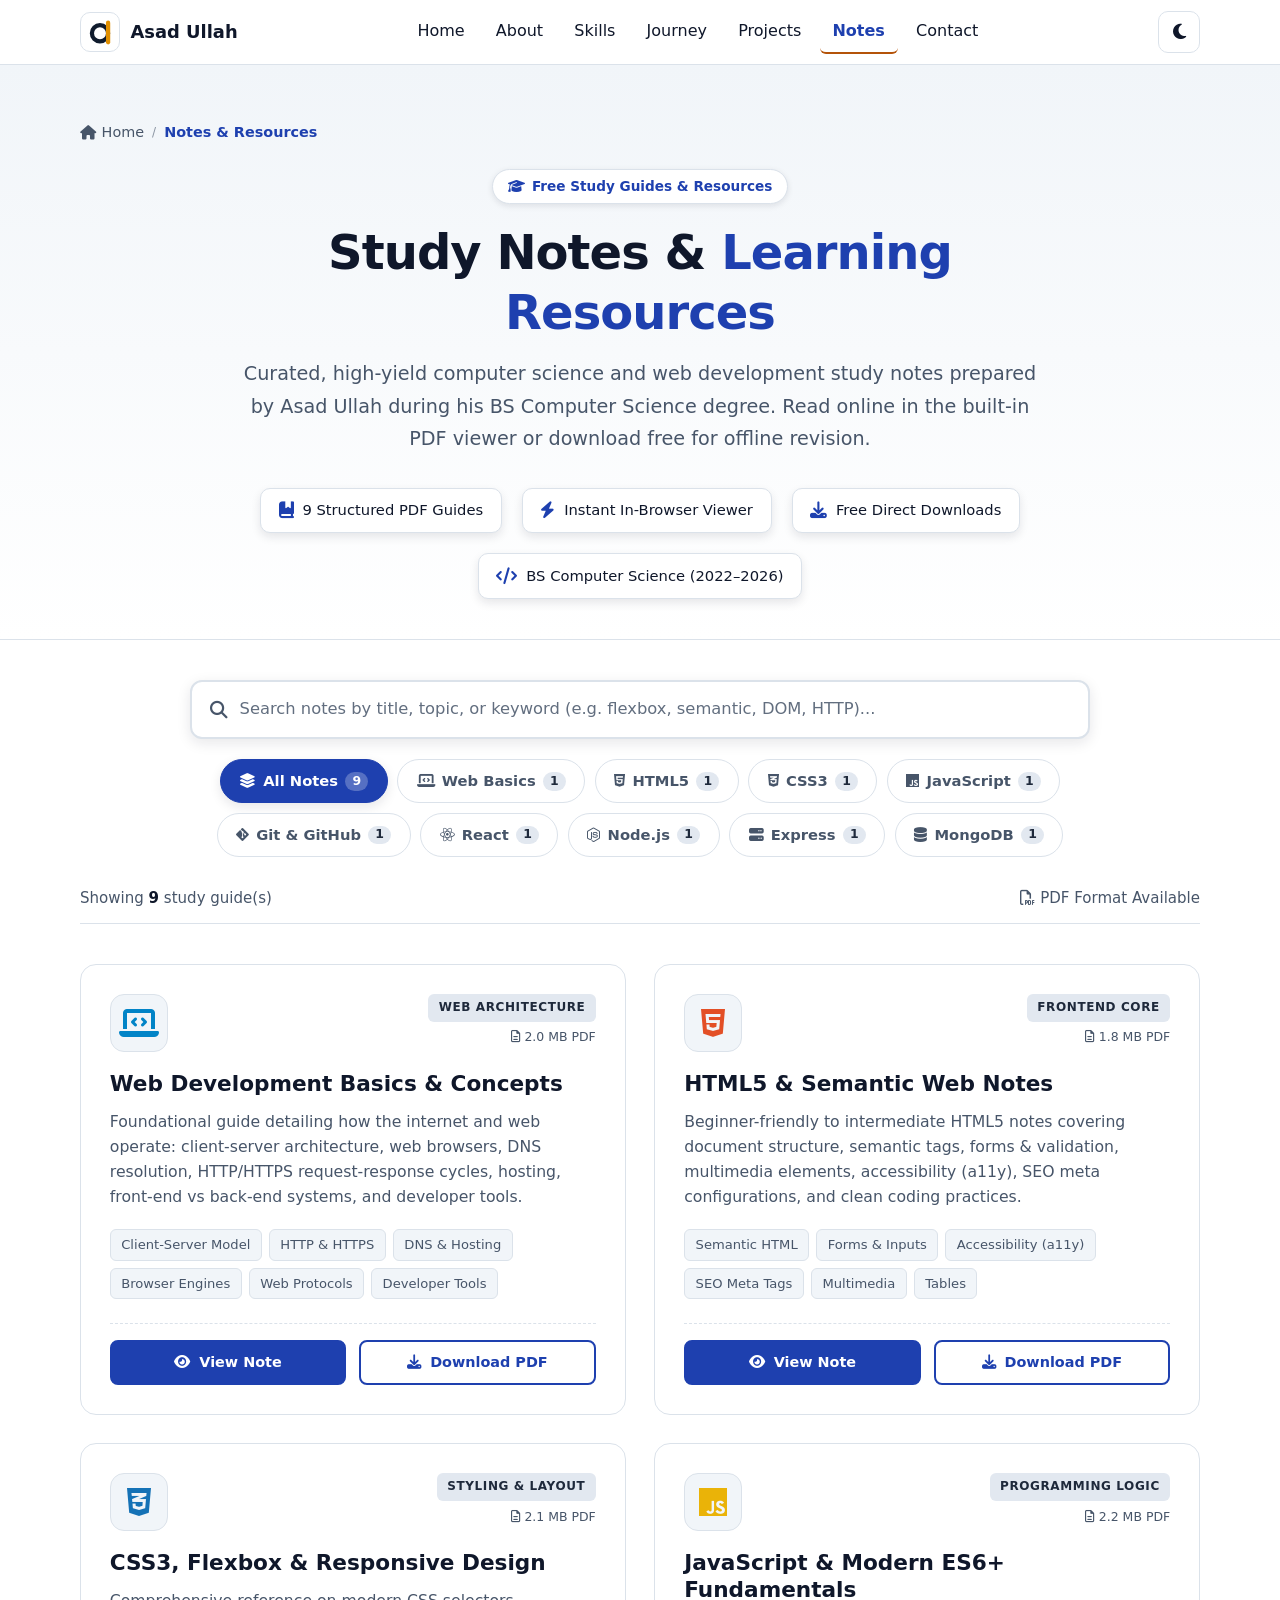
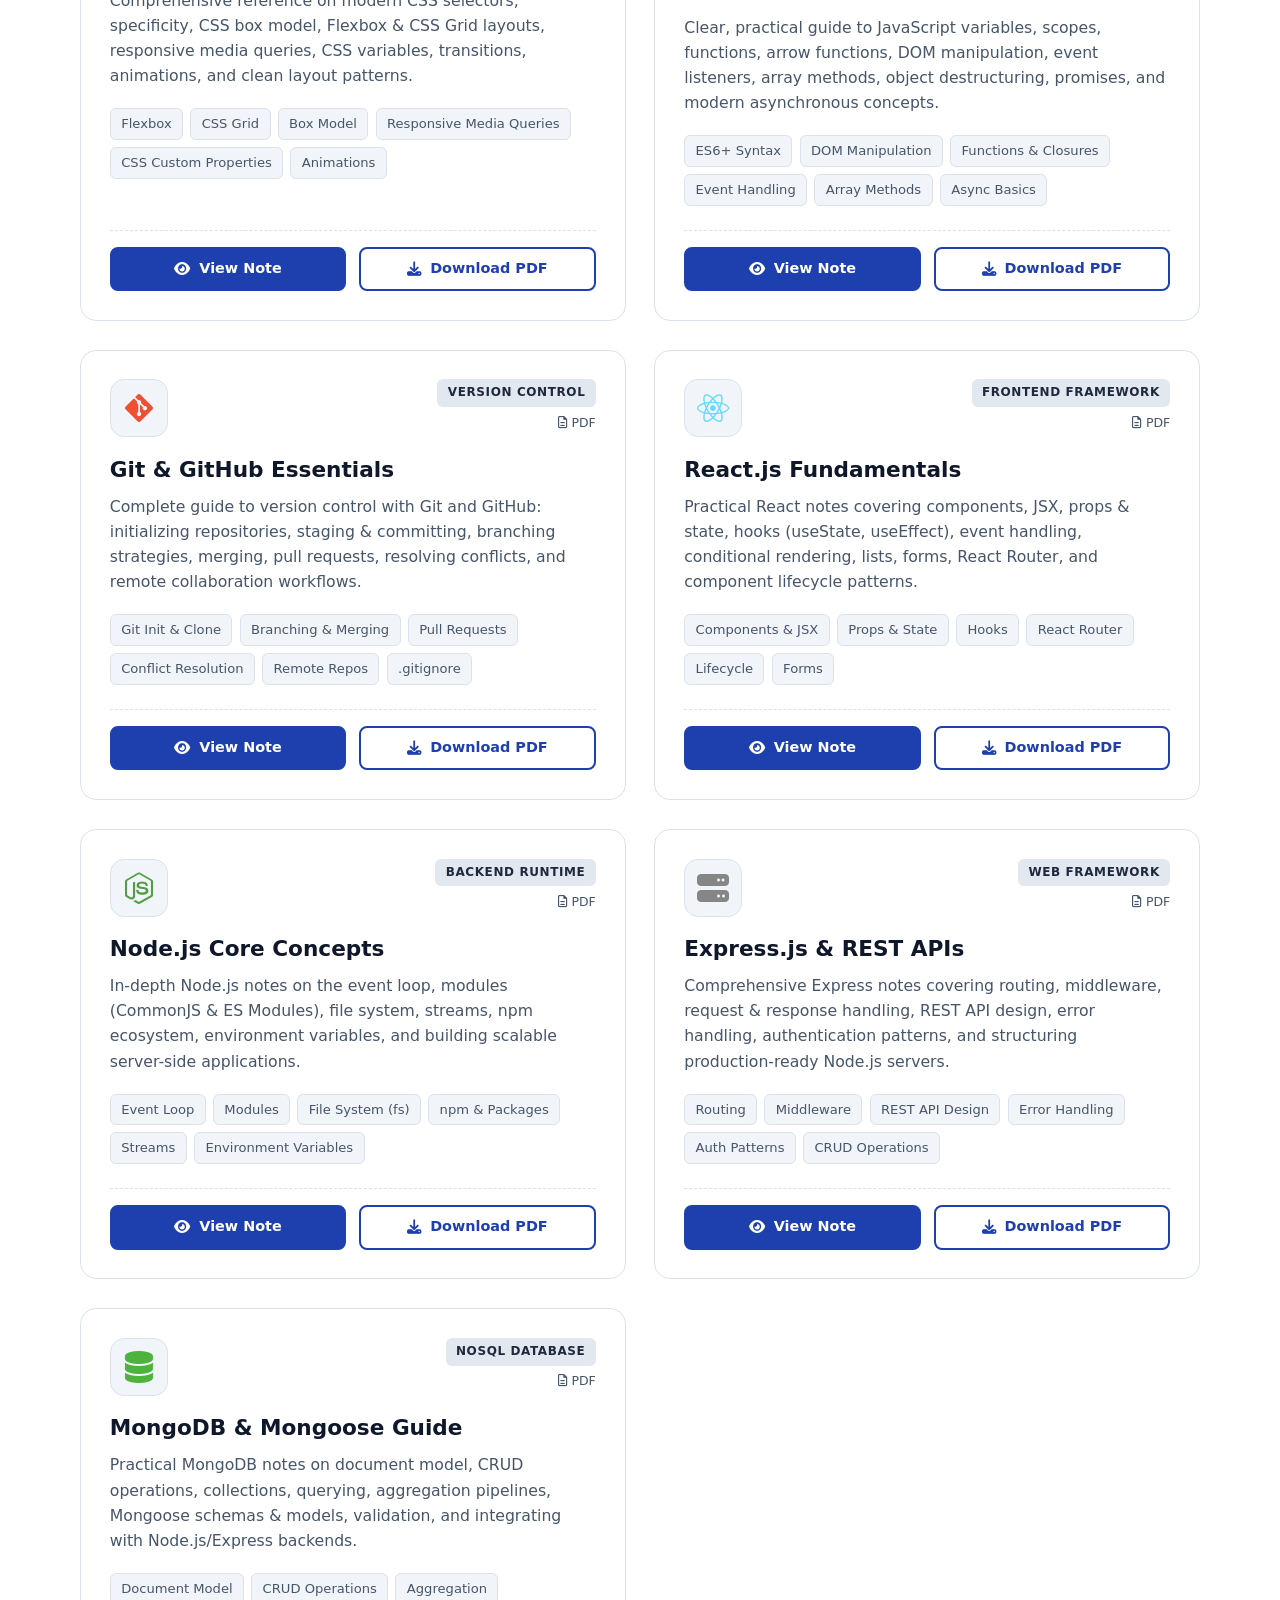
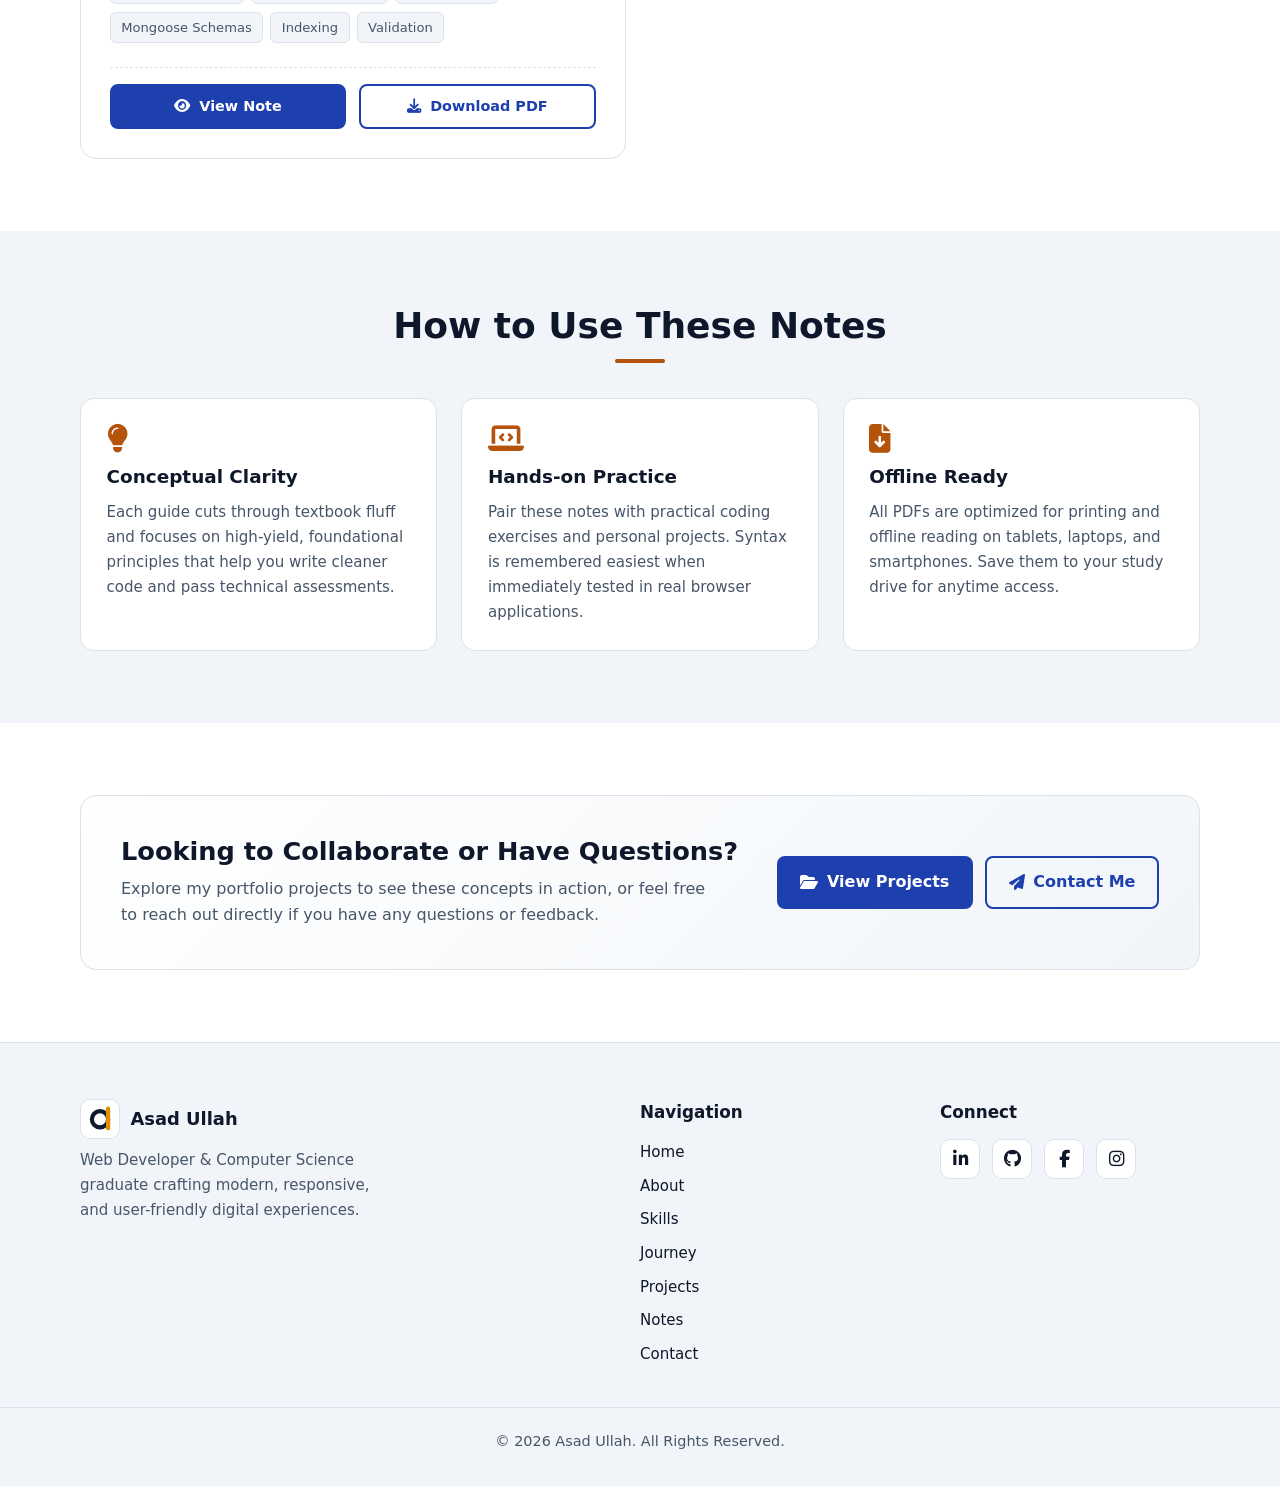
==== commit 370d946a: "Add Hackathon SMIT project and MERN/Git/React notes" ====
--- a/notes.html
+++ b/notes.html
@@ -112,7 +112,7 @@
           <div class="notes-stats-row">
             <div class="stat-pill">
               <i class="fa-solid fa-book-bookmark" aria-hidden="true"></i>
-              <span>4 Structured PDF Guides</span>
+              <span>9 Structured PDF Guides</span>
             </div>
             <div class="stat-pill">
               <i class="fa-solid fa-bolt" aria-hidden="true"></i>
@@ -148,7 +148,7 @@
           <div class="notes-filter-bar" role="toolbar" aria-label="Filter notes by category">
             <button type="button" class="filter-btn active" data-category="all">
               <i class="fa-solid fa-layer-group" aria-hidden="true"></i> All Notes
-              <span class="filter-count">4</span>
+              <span class="filter-count">9</span>
             </button>
             <button type="button" class="filter-btn" data-category="web-basics">
               <i class="fa-solid fa-laptop-code" aria-hidden="true"></i> Web Basics
@@ -166,12 +166,32 @@
               <i class="fa-brands fa-js" aria-hidden="true"></i> JavaScript
               <span class="filter-count">1</span>
             </button>
+            <button type="button" class="filter-btn" data-category="git">
+              <i class="fa-brands fa-git-alt" aria-hidden="true"></i> Git &amp; GitHub
+              <span class="filter-count">1</span>
+            </button>
+            <button type="button" class="filter-btn" data-category="react">
+              <i class="fa-brands fa-react" aria-hidden="true"></i> React
+              <span class="filter-count">1</span>
+            </button>
+            <button type="button" class="filter-btn" data-category="nodejs">
+              <i class="fa-brands fa-node-js" aria-hidden="true"></i> Node.js
+              <span class="filter-count">1</span>
+            </button>
+            <button type="button" class="filter-btn" data-category="express">
+              <i class="fa-solid fa-server" aria-hidden="true"></i> Express
+              <span class="filter-count">1</span>
+            </button>
+            <button type="button" class="filter-btn" data-category="mongodb">
+              <i class="fa-solid fa-database" aria-hidden="true"></i> MongoDB
+              <span class="filter-count">1</span>
+            </button>
           </div>
         </div>
 
         <div class="notes-meta-bar">
           <div class="notes-count">
-            Showing <strong id="notes-count-num">4</strong> study guide(s)
+            Showing <strong id="notes-count-num">9</strong> study guide(s)
           </div>
           <div>
             <i class="fa-regular fa-file-pdf" aria-hidden="true"></i> PDF Format Available
@@ -346,6 +366,216 @@
               </button>
               <a class="btn btn-outline btn-sm" href="assets/notes/JavaScript-Notes.pdf"
                 download="JavaScript-Notes.pdf">
+                <i class="fa-solid fa-download" aria-hidden="true"></i>Download PDF
+              </a>
+            </div>
+          </article>
+
+          <!-- Note 5: Git & GitHub -->
+          <article class="card note-card reveal" data-category="git">
+            <div class="note-card-top">
+              <div class="note-icon-box icon-git">
+                <i class="fa-brands fa-git-alt" aria-hidden="true"></i>
+              </div>
+              <div class="note-badges-wrapper">
+                <span class="note-category-badge">Version Control</span>
+                <span class="note-filesize-badge">
+                  <i class="fa-regular fa-file-lines" aria-hidden="true"></i> PDF
+                </span>
+              </div>
+            </div>
+
+            <h2 class="note-title">Git &amp; GitHub Essentials</h2>
+            <p class="note-description">
+              Complete guide to version control with Git and GitHub: initializing repositories, staging &amp; committing,
+              branching strategies, merging, pull requests, resolving conflicts, and remote collaboration workflows.
+            </p>
+
+            <div class="note-topics" aria-label="Key topics covered">
+              <span class="topic-tag">Git Init &amp; Clone</span>
+              <span class="topic-tag">Branching &amp; Merging</span>
+              <span class="topic-tag">Pull Requests</span>
+              <span class="topic-tag">Conflict Resolution</span>
+              <span class="topic-tag">Remote Repos</span>
+              <span class="topic-tag">.gitignore</span>
+            </div>
+
+            <div class="note-card-actions">
+              <button class="btn btn-primary btn-sm" type="button"
+                data-note-src="assets/notes/Git-GitHub-Notes.pdf"
+                data-note-title="Git &amp; GitHub Notes">
+                <i class="fa-solid fa-eye" aria-hidden="true"></i>View Note
+              </button>
+              <a class="btn btn-outline btn-sm" href="assets/notes/Git-GitHub-Notes.pdf"
+                download="Git-GitHub-Notes.pdf">
+                <i class="fa-solid fa-download" aria-hidden="true"></i>Download PDF
+              </a>
+            </div>
+          </article>
+
+          <!-- Note 6: React -->
+          <article class="card note-card reveal" data-category="react">
+            <div class="note-card-top">
+              <div class="note-icon-box icon-react">
+                <i class="fa-brands fa-react" aria-hidden="true"></i>
+              </div>
+              <div class="note-badges-wrapper">
+                <span class="note-category-badge">Frontend Framework</span>
+                <span class="note-filesize-badge">
+                  <i class="fa-regular fa-file-lines" aria-hidden="true"></i> PDF
+                </span>
+              </div>
+            </div>
+
+            <h2 class="note-title">React.js Fundamentals</h2>
+            <p class="note-description">
+              Practical React notes covering components, JSX, props &amp; state, hooks (useState, useEffect),
+              event handling, conditional rendering, lists, forms, React Router, and component lifecycle patterns.
+            </p>
+
+            <div class="note-topics" aria-label="Key topics covered">
+              <span class="topic-tag">Components &amp; JSX</span>
+              <span class="topic-tag">Props &amp; State</span>
+              <span class="topic-tag">Hooks</span>
+              <span class="topic-tag">React Router</span>
+              <span class="topic-tag">Lifecycle</span>
+              <span class="topic-tag">Forms</span>
+            </div>
+
+            <div class="note-card-actions">
+              <button class="btn btn-primary btn-sm" type="button"
+                data-note-src="assets/notes/React-Notes.pdf"
+                data-note-title="React.js Notes">
+                <i class="fa-solid fa-eye" aria-hidden="true"></i>View Note
+              </button>
+              <a class="btn btn-outline btn-sm" href="assets/notes/React-Notes.pdf"
+                download="React-Notes.pdf">
+                <i class="fa-solid fa-download" aria-hidden="true"></i>Download PDF
+              </a>
+            </div>
+          </article>
+
+          <!-- Note 7: Node.js -->
+          <article class="card note-card reveal" data-category="nodejs">
+            <div class="note-card-top">
+              <div class="note-icon-box icon-node">
+                <i class="fa-brands fa-node-js" aria-hidden="true"></i>
+              </div>
+              <div class="note-badges-wrapper">
+                <span class="note-category-badge">Backend Runtime</span>
+                <span class="note-filesize-badge">
+                  <i class="fa-regular fa-file-lines" aria-hidden="true"></i> PDF
+                </span>
+              </div>
+            </div>
+
+            <h2 class="note-title">Node.js Core Concepts</h2>
+            <p class="note-description">
+              In-depth Node.js notes on the event loop, modules (CommonJS &amp; ES Modules), file system, streams,
+              npm ecosystem, environment variables, and building scalable server-side applications.
+            </p>
+
+            <div class="note-topics" aria-label="Key topics covered">
+              <span class="topic-tag">Event Loop</span>
+              <span class="topic-tag">Modules</span>
+              <span class="topic-tag">File System (fs)</span>
+              <span class="topic-tag">npm &amp; Packages</span>
+              <span class="topic-tag">Streams</span>
+              <span class="topic-tag">Environment Variables</span>
+            </div>
+
+            <div class="note-card-actions">
+              <button class="btn btn-primary btn-sm" type="button"
+                data-note-src="assets/notes/NodeJS-Notes.pdf"
+                data-note-title="Node.js Notes">
+                <i class="fa-solid fa-eye" aria-hidden="true"></i>View Note
+              </button>
+              <a class="btn btn-outline btn-sm" href="assets/notes/NodeJS-Notes.pdf"
+                download="NodeJS-Notes.pdf">
+                <i class="fa-solid fa-download" aria-hidden="true"></i>Download PDF
+              </a>
+            </div>
+          </article>
+
+          <!-- Note 8: Express -->
+          <article class="card note-card reveal" data-category="express">
+            <div class="note-card-top">
+              <div class="note-icon-box icon-express">
+                <i class="fa-solid fa-server" aria-hidden="true"></i>
+              </div>
+              <div class="note-badges-wrapper">
+                <span class="note-category-badge">Web Framework</span>
+                <span class="note-filesize-badge">
+                  <i class="fa-regular fa-file-lines" aria-hidden="true"></i> PDF
+                </span>
+              </div>
+            </div>
+
+            <h2 class="note-title">Express.js &amp; REST APIs</h2>
+            <p class="note-description">
+              Comprehensive Express notes covering routing, middleware, request &amp; response handling, REST API design,
+              error handling, authentication patterns, and structuring production-ready Node.js servers.
+            </p>
+
+            <div class="note-topics" aria-label="Key topics covered">
+              <span class="topic-tag">Routing</span>
+              <span class="topic-tag">Middleware</span>
+              <span class="topic-tag">REST API Design</span>
+              <span class="topic-tag">Error Handling</span>
+              <span class="topic-tag">Auth Patterns</span>
+              <span class="topic-tag">CRUD Operations</span>
+            </div>
+
+            <div class="note-card-actions">
+              <button class="btn btn-primary btn-sm" type="button"
+                data-note-src="assets/notes/Express-Notes.pdf"
+                data-note-title="Express.js Notes">
+                <i class="fa-solid fa-eye" aria-hidden="true"></i>View Note
+              </button>
+              <a class="btn btn-outline btn-sm" href="assets/notes/Express-Notes.pdf"
+                download="Express-Notes.pdf">
+                <i class="fa-solid fa-download" aria-hidden="true"></i>Download PDF
+              </a>
+            </div>
+          </article>
+
+          <!-- Note 9: MongoDB -->
+          <article class="card note-card reveal" data-category="mongodb">
+            <div class="note-card-top">
+              <div class="note-icon-box icon-mongo">
+                <i class="fa-solid fa-database" aria-hidden="true"></i>
+              </div>
+              <div class="note-badges-wrapper">
+                <span class="note-category-badge">NoSQL Database</span>
+                <span class="note-filesize-badge">
+                  <i class="fa-regular fa-file-lines" aria-hidden="true"></i> PDF
+                </span>
+              </div>
+            </div>
+
+            <h2 class="note-title">MongoDB &amp; Mongoose Guide</h2>
+            <p class="note-description">
+              Practical MongoDB notes on document model, CRUD operations, collections, querying, aggregation pipelines,
+              Mongoose schemas &amp; models, validation, and integrating with Node.js/Express backends.
+            </p>
+
+            <div class="note-topics" aria-label="Key topics covered">
+              <span class="topic-tag">Document Model</span>
+              <span class="topic-tag">CRUD Operations</span>
+              <span class="topic-tag">Aggregation</span>
+              <span class="topic-tag">Mongoose Schemas</span>
+              <span class="topic-tag">Indexing</span>
+              <span class="topic-tag">Validation</span>
+            </div>
+
+            <div class="note-card-actions">
+              <button class="btn btn-primary btn-sm" type="button"
+                data-note-src="assets/notes/MongoDB-Notes.pdf"
+                data-note-title="MongoDB Notes">
+                <i class="fa-solid fa-eye" aria-hidden="true"></i>View Note
+              </button>
+              <a class="btn btn-outline btn-sm" href="assets/notes/MongoDB-Notes.pdf"
+                download="MongoDB-Notes.pdf">
                 <i class="fa-solid fa-download" aria-hidden="true"></i>Download PDF
               </a>
             </div>
--- a/notes.css
+++ b/notes.css
@@ -40,6 +40,11 @@
   --css-accent: #1572b6;
   --js-accent: #eab308;
   --web-accent: #0284c7;
+  --git-accent: #f05032;
+  --react-accent: #61dafb;
+  --node-accent: #539e43;
+  --express-accent: #868686;
+  --mongo-accent: #4db33d;
 }
 
 :root[data-theme="dark"] {
@@ -62,6 +67,11 @@
   --css-accent: #38bdf8;
   --js-accent: #facc15;
   --web-accent: #38bdf8;
+  --git-accent: #ff7a5a;
+  --react-accent: #7ee8fa;
+  --node-accent: #6dd447;
+  --express-accent: #b0b0b0;
+  --mongo-accent: #6ee86e;
 }
 
 /* ==========================================================================
@@ -762,6 +772,11 @@
 .icon-css { color: var(--css-accent); }
 .icon-js { color: var(--js-accent); }
 .icon-web { color: var(--web-accent); }
+.icon-git { color: var(--git-accent); }
+.icon-react { color: var(--react-accent); }
+.icon-node { color: var(--node-accent); }
+.icon-express { color: var(--express-accent); }
+.icon-mongo { color: var(--mongo-accent); }
 
 .note-badges-wrapper {
   display: flex;
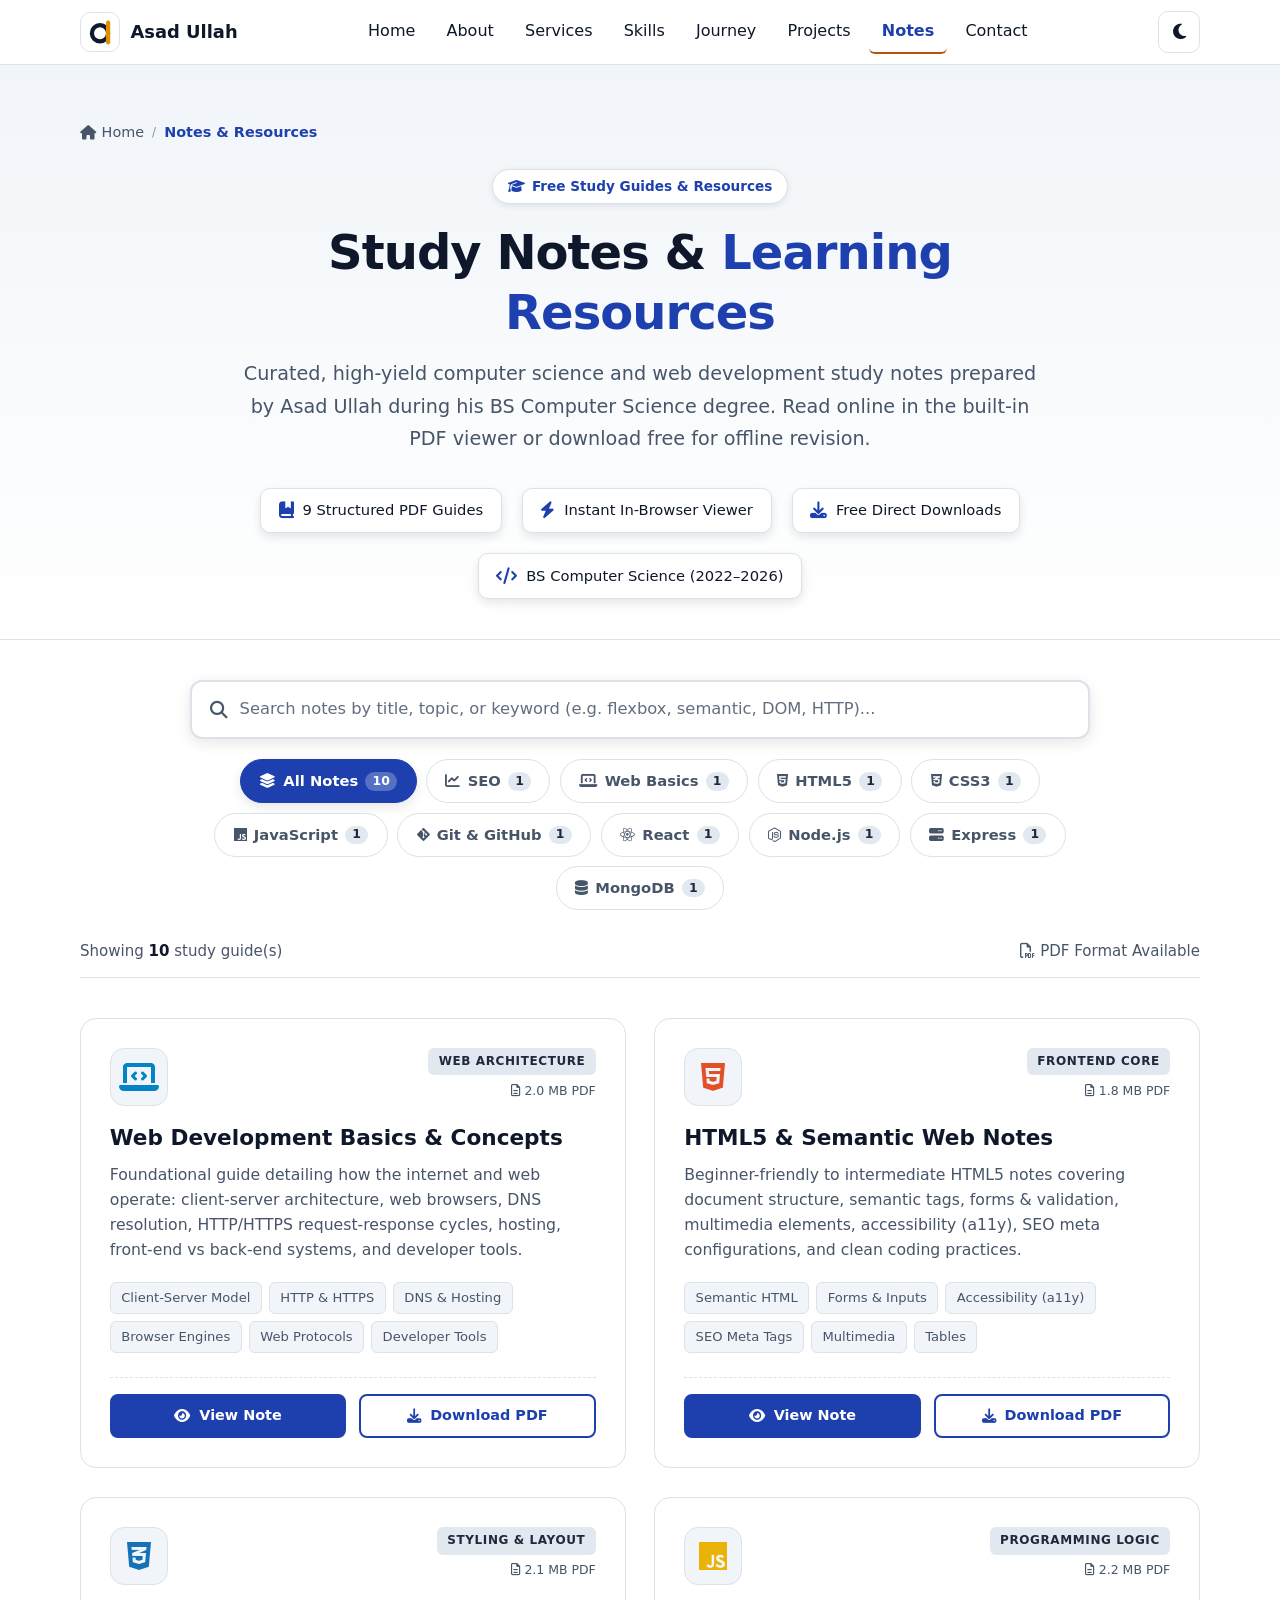
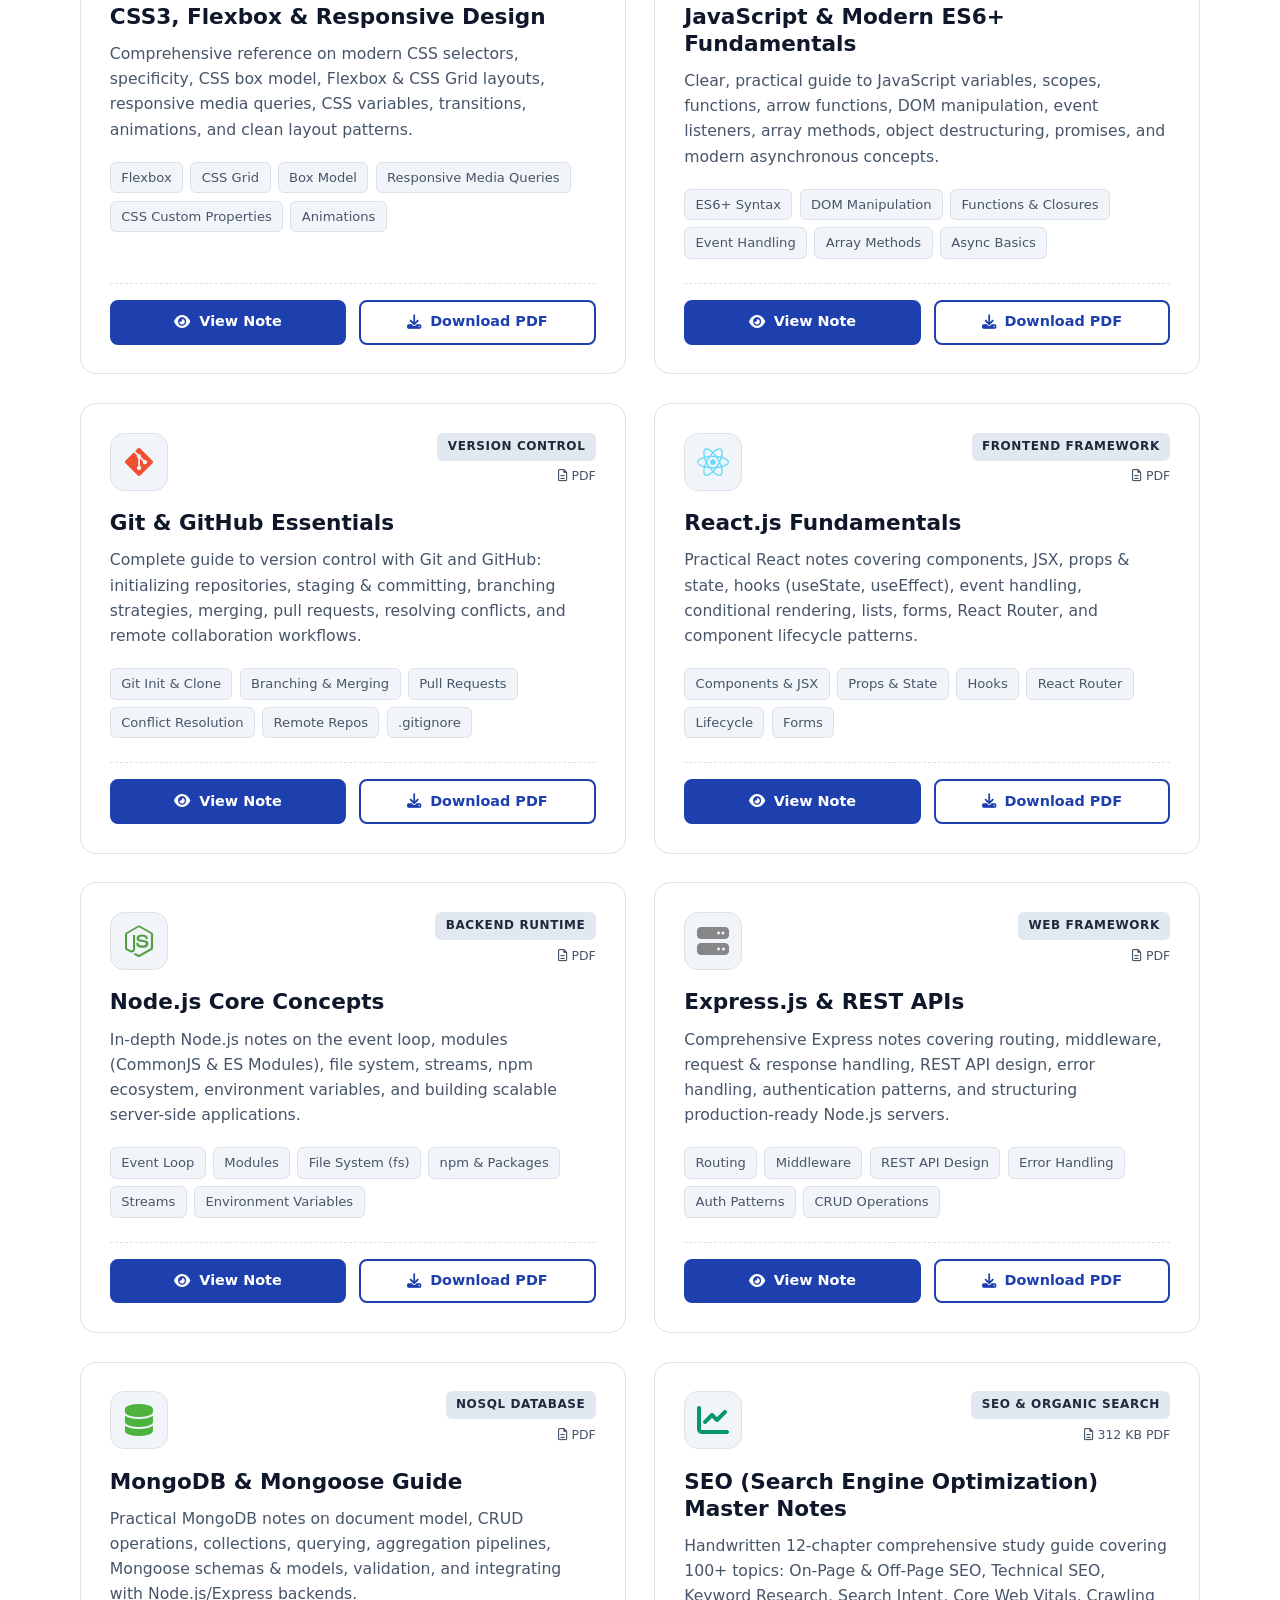
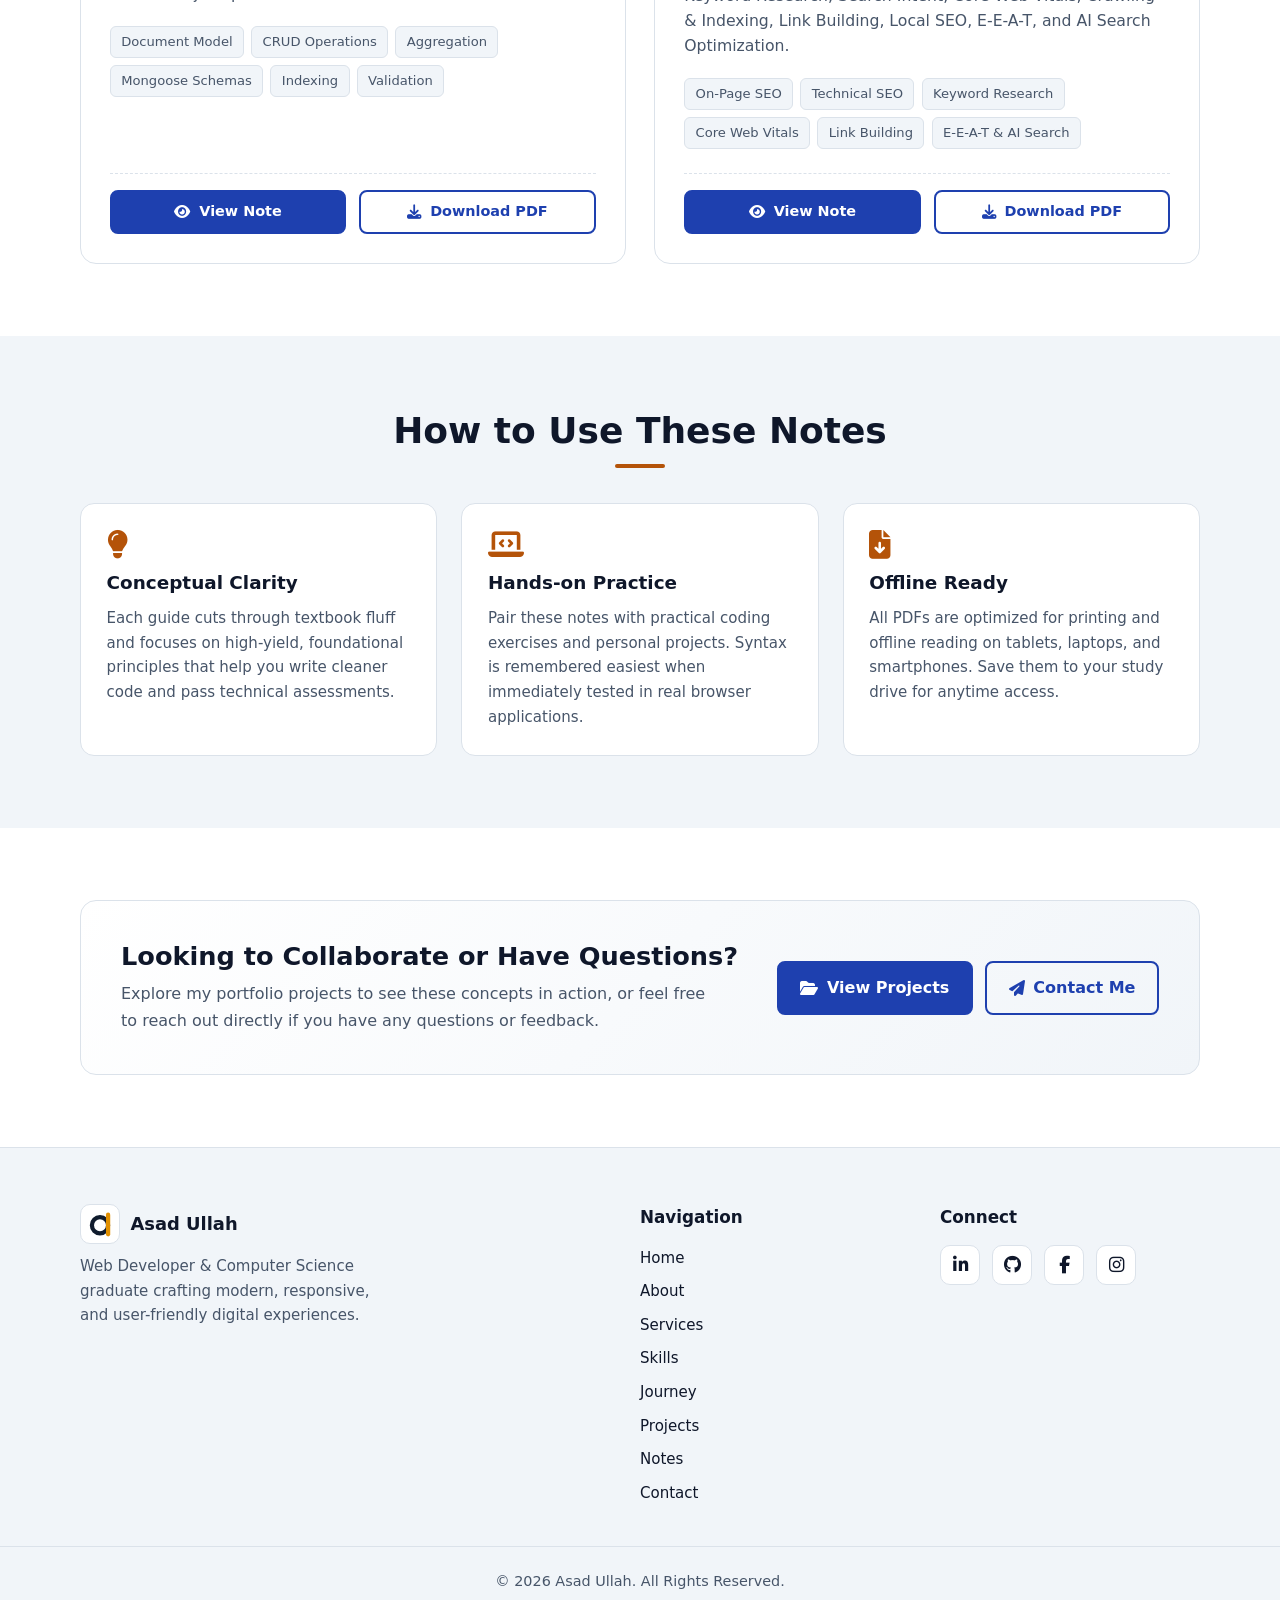
==== commit a39389ad: "Add Services section, SEO study notes, updated resume and portfolio content" ====
--- a/notes.html
+++ b/notes.html
@@ -68,6 +68,7 @@
         <ul>
           <li><a href="index.html#home">Home</a></li>
           <li><a href="index.html#about">About</a></li>
+          <li><a href="index.html#services">Services</a></li>
           <li><a href="index.html#skills">Skills</a></li>
           <li><a href="index.html#journey">Journey</a></li>
           <li><a href="index.html#projects">Projects</a></li>
@@ -148,7 +149,11 @@
           <div class="notes-filter-bar" role="toolbar" aria-label="Filter notes by category">
             <button type="button" class="filter-btn active" data-category="all">
               <i class="fa-solid fa-layer-group" aria-hidden="true"></i> All Notes
-              <span class="filter-count">9</span>
+              <span class="filter-count">10</span>
+            </button>
+            <button type="button" class="filter-btn" data-category="seo">
+              <i class="fa-solid fa-chart-line" aria-hidden="true"></i> SEO
+              <span class="filter-count">1</span>
             </button>
             <button type="button" class="filter-btn" data-category="web-basics">
               <i class="fa-solid fa-laptop-code" aria-hidden="true"></i> Web Basics
@@ -191,7 +196,7 @@
 
         <div class="notes-meta-bar">
           <div class="notes-count">
-            Showing <strong id="notes-count-num">9</strong> study guide(s)
+            Showing <strong id="notes-count-num">10</strong> study guide(s)
           </div>
           <div>
             <i class="fa-regular fa-file-pdf" aria-hidden="true"></i> PDF Format Available
@@ -387,7 +392,8 @@
 
             <h2 class="note-title">Git &amp; GitHub Essentials</h2>
             <p class="note-description">
-              Complete guide to version control with Git and GitHub: initializing repositories, staging &amp; committing,
+              Complete guide to version control with Git and GitHub: initializing repositories, staging &amp;
+              committing,
               branching strategies, merging, pull requests, resolving conflicts, and remote collaboration workflows.
             </p>
 
@@ -401,8 +407,7 @@
             </div>
 
             <div class="note-card-actions">
-              <button class="btn btn-primary btn-sm" type="button"
-                data-note-src="assets/notes/Git-GitHub-Notes.pdf"
+              <button class="btn btn-primary btn-sm" type="button" data-note-src="assets/notes/Git-GitHub-Notes.pdf"
                 data-note-title="Git &amp; GitHub Notes">
                 <i class="fa-solid fa-eye" aria-hidden="true"></i>View Note
               </button>
@@ -443,13 +448,11 @@
             </div>
 
             <div class="note-card-actions">
-              <button class="btn btn-primary btn-sm" type="button"
-                data-note-src="assets/notes/React-Notes.pdf"
+              <button class="btn btn-primary btn-sm" type="button" data-note-src="assets/notes/React-Notes.pdf"
                 data-note-title="React.js Notes">
                 <i class="fa-solid fa-eye" aria-hidden="true"></i>View Note
               </button>
-              <a class="btn btn-outline btn-sm" href="assets/notes/React-Notes.pdf"
-                download="React-Notes.pdf">
+              <a class="btn btn-outline btn-sm" href="assets/notes/React-Notes.pdf" download="React-Notes.pdf">
                 <i class="fa-solid fa-download" aria-hidden="true"></i>Download PDF
               </a>
             </div>
@@ -485,13 +488,11 @@
             </div>
 
             <div class="note-card-actions">
-              <button class="btn btn-primary btn-sm" type="button"
-                data-note-src="assets/notes/NodeJS-Notes.pdf"
+              <button class="btn btn-primary btn-sm" type="button" data-note-src="assets/notes/NodeJS-Notes.pdf"
                 data-note-title="Node.js Notes">
                 <i class="fa-solid fa-eye" aria-hidden="true"></i>View Note
               </button>
-              <a class="btn btn-outline btn-sm" href="assets/notes/NodeJS-Notes.pdf"
-                download="NodeJS-Notes.pdf">
+              <a class="btn btn-outline btn-sm" href="assets/notes/NodeJS-Notes.pdf" download="NodeJS-Notes.pdf">
                 <i class="fa-solid fa-download" aria-hidden="true"></i>Download PDF
               </a>
             </div>
@@ -513,7 +514,8 @@
 
             <h2 class="note-title">Express.js &amp; REST APIs</h2>
             <p class="note-description">
-              Comprehensive Express notes covering routing, middleware, request &amp; response handling, REST API design,
+              Comprehensive Express notes covering routing, middleware, request &amp; response handling, REST API
+              design,
               error handling, authentication patterns, and structuring production-ready Node.js servers.
             </p>
 
@@ -527,13 +529,11 @@
             </div>
 
             <div class="note-card-actions">
-              <button class="btn btn-primary btn-sm" type="button"
-                data-note-src="assets/notes/Express-Notes.pdf"
+              <button class="btn btn-primary btn-sm" type="button" data-note-src="assets/notes/Express-Notes.pdf"
                 data-note-title="Express.js Notes">
                 <i class="fa-solid fa-eye" aria-hidden="true"></i>View Note
               </button>
-              <a class="btn btn-outline btn-sm" href="assets/notes/Express-Notes.pdf"
-                download="Express-Notes.pdf">
+              <a class="btn btn-outline btn-sm" href="assets/notes/Express-Notes.pdf" download="Express-Notes.pdf">
                 <i class="fa-solid fa-download" aria-hidden="true"></i>Download PDF
               </a>
             </div>
@@ -569,13 +569,50 @@
             </div>
 
             <div class="note-card-actions">
-              <button class="btn btn-primary btn-sm" type="button"
-                data-note-src="assets/notes/MongoDB-Notes.pdf"
+              <button class="btn btn-primary btn-sm" type="button" data-note-src="assets/notes/MongoDB-Notes.pdf"
                 data-note-title="MongoDB Notes">
                 <i class="fa-solid fa-eye" aria-hidden="true"></i>View Note
               </button>
-              <a class="btn btn-outline btn-sm" href="assets/notes/MongoDB-Notes.pdf"
-                download="MongoDB-Notes.pdf">
+              <a class="btn btn-outline btn-sm" href="assets/notes/MongoDB-Notes.pdf" download="MongoDB-Notes.pdf">
+                <i class="fa-solid fa-download" aria-hidden="true"></i>Download PDF
+              </a>
+            </div>
+          </article>
+
+          <!-- Note 10: Search Engine Optimization (SEO) -->
+          <article class="card note-card reveal" data-category="seo">
+            <div class="note-card-top">
+              <div class="note-icon-box icon-seo">
+                <i class="fa-solid fa-chart-line" aria-hidden="true"></i>
+              </div>
+              <div class="note-badges-wrapper">
+                <span class="note-category-badge">SEO &amp; Organic Search</span>
+                <span class="note-filesize-badge">
+                  <i class="fa-regular fa-file-lines" aria-hidden="true"></i> 312 KB PDF
+                </span>
+              </div>
+            </div>
+
+            <h2 class="note-title">SEO (Search Engine Optimization) Master Notes</h2>
+            <p class="note-description">
+              Handwritten 12-chapter comprehensive study guide covering 100+ topics: On-Page &amp; Off-Page SEO, Technical SEO, Keyword Research, Search Intent, Core Web Vitals, Crawling &amp; Indexing, Link Building, Local SEO, E-E-A-T, and AI Search Optimization.
+            </p>
+
+            <div class="note-topics" aria-label="Key topics covered">
+              <span class="topic-tag">On-Page SEO</span>
+              <span class="topic-tag">Technical SEO</span>
+              <span class="topic-tag">Keyword Research</span>
+              <span class="topic-tag">Core Web Vitals</span>
+              <span class="topic-tag">Link Building</span>
+              <span class="topic-tag">E-E-A-T &amp; AI Search</span>
+            </div>
+
+            <div class="note-card-actions">
+              <button class="btn btn-primary btn-sm" type="button" data-note-src="assets/notes/SEO-Notes.pdf"
+                data-note-title="SEO (Search Engine Optimization) Master Notes">
+                <i class="fa-solid fa-eye" aria-hidden="true"></i>View Note
+              </button>
+              <a class="btn btn-outline btn-sm" href="assets/notes/SEO-Notes.pdf" download="SEO-Notes.pdf">
                 <i class="fa-solid fa-download" aria-hidden="true"></i>Download PDF
               </a>
             </div>
@@ -678,6 +715,7 @@
         <ul class="footer-links">
           <li><a href="index.html#home">Home</a></li>
           <li><a href="index.html#about">About</a></li>
+          <li><a href="index.html#services">Services</a></li>
           <li><a href="index.html#skills">Skills</a></li>
           <li><a href="index.html#journey">Journey</a></li>
           <li><a href="index.html#projects">Projects</a></li>
--- a/notes.css
+++ b/notes.css
@@ -45,6 +45,7 @@
   --node-accent: #539e43;
   --express-accent: #868686;
   --mongo-accent: #4db33d;
+  --seo-accent: #059669;
 }
 
 :root[data-theme="dark"] {
@@ -72,6 +73,7 @@
   --node-accent: #6dd447;
   --express-accent: #b0b0b0;
   --mongo-accent: #6ee86e;
+  --seo-accent: #34d399;
 }
 
 /* ==========================================================================
@@ -777,6 +779,7 @@
 .icon-node { color: var(--node-accent); }
 .icon-express { color: var(--express-accent); }
 .icon-mongo { color: var(--mongo-accent); }
+.icon-seo { color: var(--seo-accent); }
 
 .note-badges-wrapper {
   display: flex;
